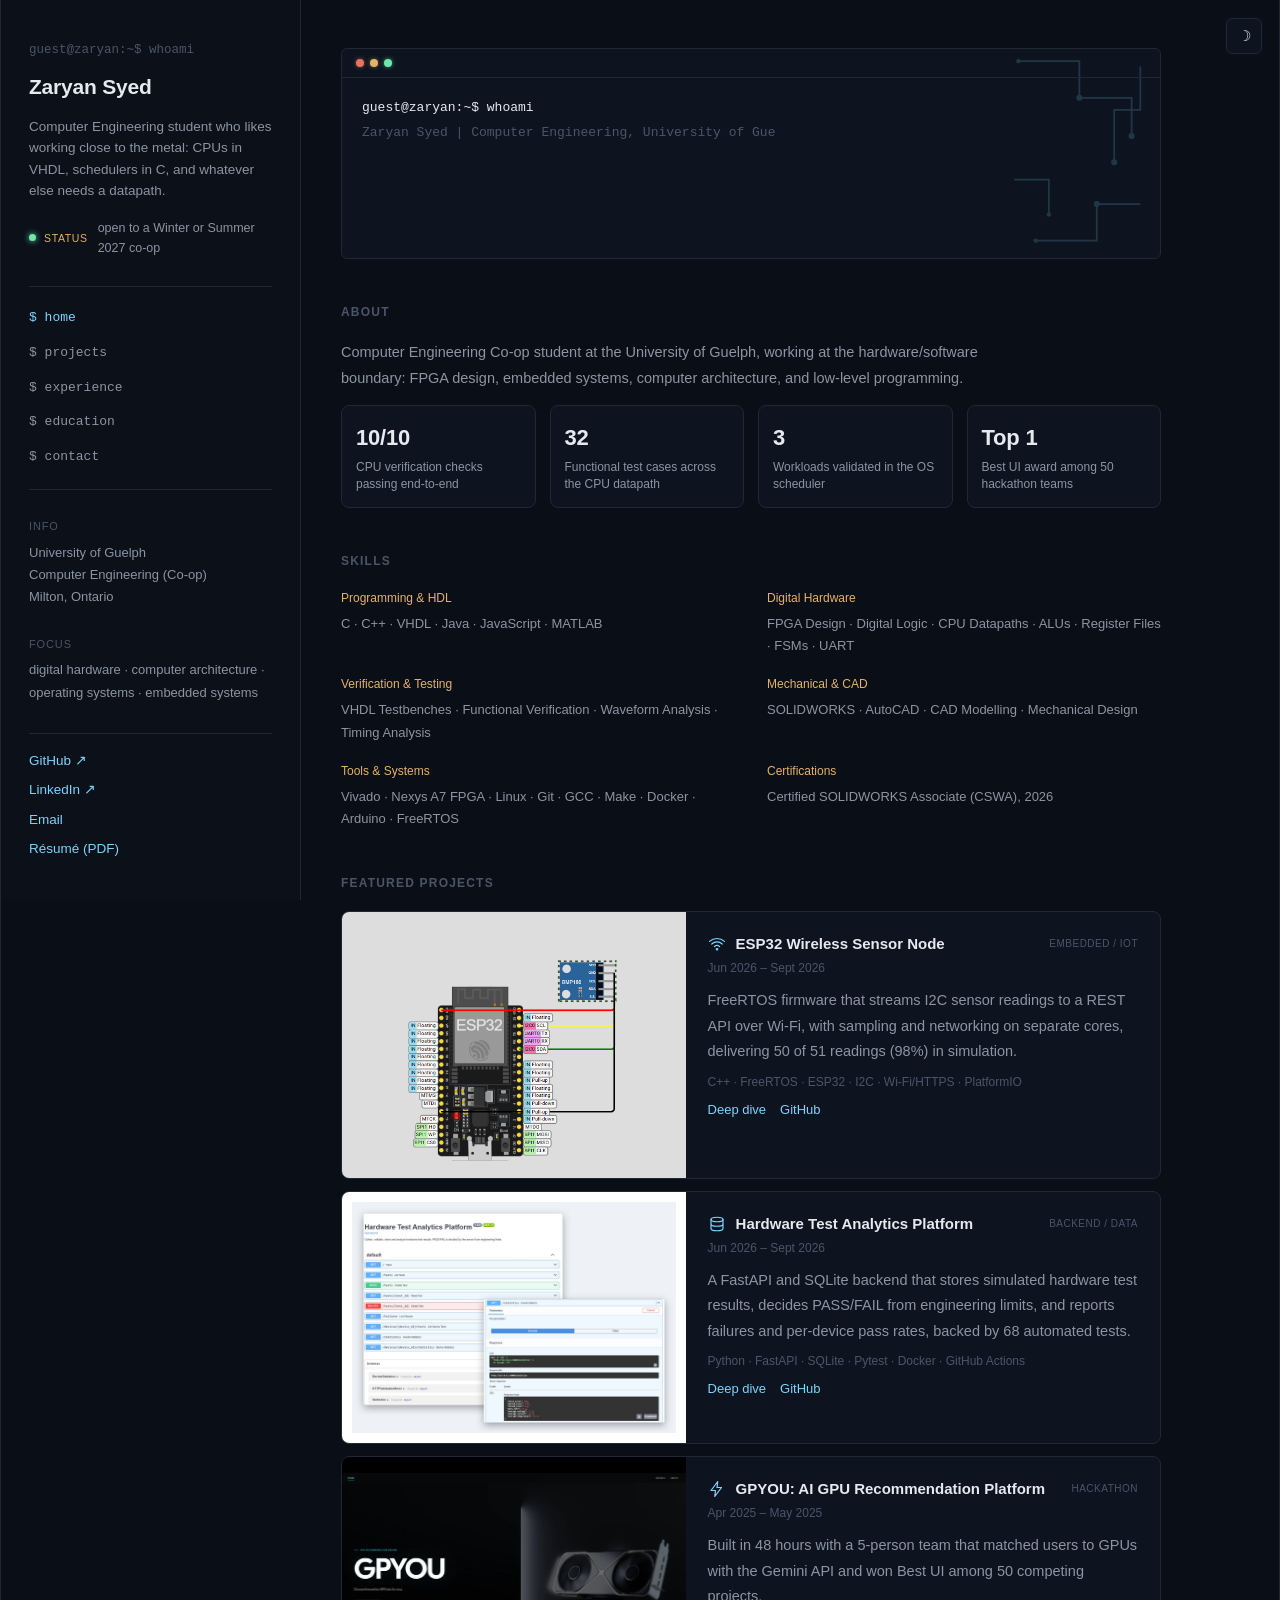
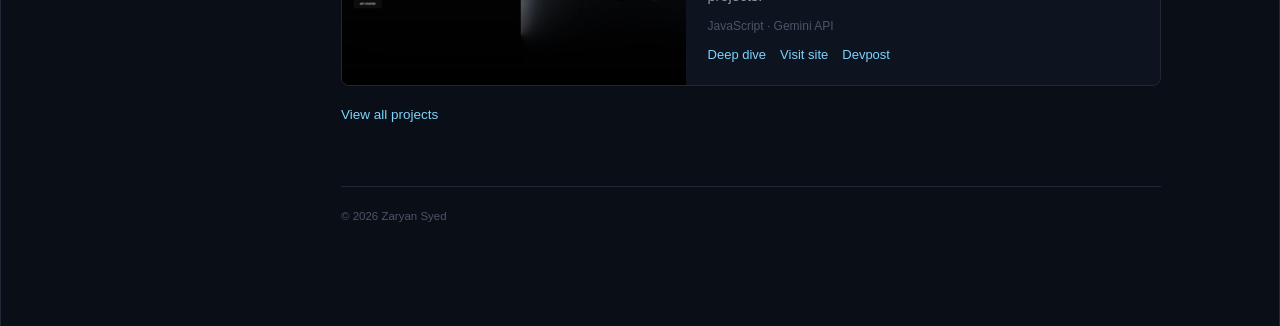
==== index.html @ e56cd8e5 "Add Ontario Electricity Demand Forecaster project" ====
<!DOCTYPE html>
<html lang="en">
<head>
<meta charset="UTF-8">
<meta name="viewport" content="width=device-width, initial-scale=1.0">
<title>Zaryan Syed | Computer Engineering</title>
<link rel="stylesheet" href="style.css">
</head>
<body>

<canvas id="stars"></canvas>
<button class="theme-toggle" id="themeToggle" aria-label="Switch to light mode">&#9789;</button>

<div class="modal-overlay" id="modalOverlay">
  <div class="modal-panel" role="dialog" aria-modal="true" aria-labelledby="modalTitle">
    <button class="modal-close" id="modalClose" aria-label="Close">×</button>
    <h3 id="modalTitle"></h3>
    <div class="modal-tag" id="modalTag"></div>
    <div id="modalBody"></div>
    <div class="modal-links" id="modalLinks"></div>
  </div>
</div>

<div class="lightbox-overlay" id="lightboxOverlay" role="dialog" aria-modal="true">
  <button class="lightbox-close" id="lightboxClose" aria-label="Close">×</button>
  <img id="lightboxImg" src="" alt="">
</div>

<div class="app">

  <aside class="sidebar" id="sidebar">
    <div class="brand">
      <div class="prompt">guest@zaryan:~$ whoami</div>
      <h1>Zaryan Syed</h1>
      <p class="tagline">Computer Engineering student who likes working close to the metal: CPUs in VHDL, schedulers in C, and whatever else needs a datapath.</p>
      <div class="status"><span class="dot"></span><span class="status-label">STATUS</span> open to a Winter or Summer 2027 co-op</div>
    </div>

    <button class="menu-toggle" id="menuToggle" aria-expanded="false">menu ▾</button>

    <nav class="nav">
      <a href="#home" data-route="home">$ home</a>
      <a href="#projects" data-route="projects">$ projects</a>
      <a href="#experience" data-route="experience">$ experience</a>
      <a href="#education" data-route="education">$ education</a>
      <a href="#contact" data-route="contact">$ contact</a>
    </nav>

    <div class="side-block">
      <div class="side-label">Info</div>
      <div class="side-body">University of Guelph<br>Computer Engineering (Co-op)<br>Milton, Ontario</div>
    </div>

    <div class="side-block">
      <div class="side-label">Focus</div>
      <div class="side-body">digital hardware · computer architecture · operating systems · embedded systems</div>
    </div>

    <div class="side-links">
      <a href="https://github.com/syedzar" target="_blank" rel="noopener">GitHub ↗</a>
      <a href="https://www.linkedin.com/in/zaryan-syed-1625b4202/" target="_blank" rel="noopener">LinkedIn ↗</a>
      <a href="mailto:zaryan@uoguelph.ca">Email</a>
      <a href="assets/resume/Zaryan_Syed_Resume.pdf" download="Zaryan_Syed_Resume.pdf" class="resume-download">Résumé (PDF)</a>
    </div>
  </aside>

  <main class="content">
    <div class="content-inner">

      <!-- HOME -->
      <section id="home" class="page active">
        <div class="terminal-hero">
          <div class="circuit-deco" aria-hidden="true">
            <svg viewBox="0 0 170 240" fill="none" xmlns="http://www.w3.org/2000/svg">
              <path d="M20 14 H90 V56 H150 V100" stroke="currentColor" stroke-width="2"/>
              <circle cx="90" cy="56" r="3.5" fill="currentColor"/>
              <circle cx="150" cy="100" r="3.5" fill="currentColor"/>
              <circle cx="20" cy="14" r="2.5" fill="currentColor"/>
              <path d="M40 220 H110 V178 H160" stroke="currentColor" stroke-width="2"/>
              <circle cx="110" cy="178" r="3.5" fill="currentColor"/>
              <circle cx="40" cy="220" r="2.5" fill="currentColor"/>
              <path d="M160 20 V70 H130 V130" stroke="currentColor" stroke-width="2"/>
              <circle cx="130" cy="130" r="3.5" fill="currentColor"/>
              <path d="M15 150 H55 V190" stroke="currentColor" stroke-width="2"/>
              <circle cx="55" cy="190" r="2.5" fill="currentColor"/>
            </svg>
          </div>
          <div class="terminal-bar"><span></span><span></span><span></span></div>
          <pre class="terminal-body" id="bootSeq"></pre>
        </div>

        <h2>About</h2>
        <p>Computer Engineering Co-op student at the University of Guelph, working at the hardware/software boundary: FPGA design, embedded systems, computer architecture, and low-level programming.</p>
        <div class="stat-row">
          <div class="stat"><div class="stat-num">10/10</div><div class="stat-label">CPU verification checks passing end-to-end</div></div>
          <div class="stat"><div class="stat-num">32</div><div class="stat-label">Functional test cases across the CPU datapath</div></div>
          <div class="stat"><div class="stat-num">3</div><div class="stat-label">Workloads validated in the OS scheduler</div></div>
          <div class="stat"><div class="stat-num">Top 1</div><div class="stat-label">Best UI award among 50 hackathon teams</div></div>
        </div>

        <h2>Skills</h2>
        <div class="skill-grid">
          <div class="skill-cat">
            <div class="cat-label">Programming &amp; HDL</div>
            <div class="cat-items">C · C++ · VHDL · Java · JavaScript · MATLAB</div>
          </div>
          <div class="skill-cat">
            <div class="cat-label">Digital Hardware</div>
            <div class="cat-items">FPGA Design · Digital Logic · CPU Datapaths · ALUs · Register Files · FSMs · UART</div>
          </div>
          <div class="skill-cat">
            <div class="cat-label">Verification &amp; Testing</div>
            <div class="cat-items">VHDL Testbenches · Functional Verification · Waveform Analysis · Timing Analysis</div>
          </div>
          <div class="skill-cat">
            <div class="cat-label">Mechanical &amp; CAD</div>
            <div class="cat-items">SOLIDWORKS · AutoCAD · CAD Modelling · Mechanical Design</div>
          </div>
          <div class="skill-cat">
            <div class="cat-label">Tools &amp; Systems</div>
            <div class="cat-items">Vivado · Nexys A7 FPGA · Linux · Git · GCC · Make · Docker · Arduino · FreeRTOS</div>
          </div>
          <div class="skill-cat">
            <div class="cat-label">Certifications</div>
            <div class="cat-items">Certified SOLIDWORKS Associate (CSWA), 2026</div>
          </div>
        </div>

        <h2>Featured projects</h2>
        <div class="project-cards">

          <div class="project-card">
            <div class="pc-media"><img src="assets/images/esp32-node-circuit.png" alt="ESP32 wired to a BMP180 sensor over I2C in the Wokwi simulator"></div>
            <div class="pc-body">
              <div class="project-head">
                <div class="project-head-left"><span class="cat-icon"><svg viewBox="0 0 24 24" fill="none" stroke="currentColor" stroke-width="1.6" stroke-linecap="round" stroke-linejoin="round"><path d="M2 8.5a15 15 0 0 1 20 0M5 12a10 10 0 0 1 14 0M8.5 15.5a5 5 0 0 1 7 0"></path><circle cx="12" cy="19" r="1"></circle></svg></span><h3>ESP32 Wireless Sensor Node</h3></div>
                <span class="tag">embedded / IoT</span>
              </div>
              <div class="project-date">Jun 2026 – Sept 2026</div>
              <p>FreeRTOS firmware that streams I2C sensor readings to a REST API over Wi-Fi, with sampling and networking on separate cores, delivering 50 of 51 readings (98%) in simulation.</p>
              <div class="project-tech">C++ · FreeRTOS · ESP32 · I2C · Wi-Fi/HTTPS · PlatformIO</div>
              <div class="project-links">
                <button class="link-btn" data-deepdive="espnode">Deep dive</button>
                <a href="https://github.com/syedzar/ESP-SENSOR-NODE" target="_blank" rel="noopener">GitHub</a>
              </div>
            </div>
          </div>

          <div class="project-card">
            <div class="pc-media contain"><img src="assets/images/htap-overview.jpg" alt="Swagger UI for the Hardware Test Analytics Platform API, showing the endpoint list and the statistics response"></div>
            <div class="pc-body">
              <div class="project-head">
                <div class="project-head-left"><span class="cat-icon"><svg viewBox="0 0 24 24" fill="none" stroke="currentColor" stroke-width="1.6" stroke-linecap="round" stroke-linejoin="round"><ellipse cx="12" cy="6" rx="8" ry="3"></ellipse><path d="M4 6v6c0 1.7 3.6 3 8 3s8-1.3 8-3V6M4 12v6c0 1.7 3.6 3 8 3s8-1.3 8-3v-6"></path></svg></span><h3>Hardware Test Analytics Platform</h3></div>
                <span class="tag">backend / data</span>
              </div>
              <div class="project-date">Jun 2026 – Sept 2026</div>
              <p>A FastAPI and SQLite backend that stores simulated hardware test results, decides PASS/FAIL from engineering limits, and reports failures and per-device pass rates, backed by 68 automated tests.</p>
              <div class="project-tech">Python · FastAPI · SQLite · Pytest · Docker · GitHub Actions</div>
              <div class="project-links">
                <button class="link-btn" data-deepdive="htap">Deep dive</button>
                <a href="https://github.com/syedzar/Engineering-Test-Analytics-Platform" target="_blank" rel="noopener">GitHub</a>
              </div>
            </div>
          </div>

          <div class="project-card">
            <div class="pc-media fit"><img src="assets/images/gpyou.jpg" alt="GPYOU GPU recommendation platform promotional graphic"></div>
            <div class="pc-body">
              <div class="project-head">
                <div class="project-head-left"><span class="cat-icon"><svg viewBox="0 0 24 24" fill="none" stroke="currentColor" stroke-width="1.6" stroke-linecap="round" stroke-linejoin="round"><path d="M13 2 4 14h6l-1 8 9-12h-6l1-8z"></path></svg></span><h3>GPYOU: AI GPU Recommendation Platform</h3></div>
                <span class="tag">hackathon</span>
              </div>
              <div class="project-date">Apr 2025 – May 2025</div>
              <p>Built in 48 hours with a 5-person team that matched users to GPUs with the Gemini API and won Best UI among 50 competing projects.</p>
              <div class="project-tech">JavaScript · Gemini API</div>
              <div class="project-links">
                <button class="link-btn" data-deepdive="gpyou">Deep dive</button>
                <a href="https://zainswe.github.io/GPYOU/src/" target="_blank" rel="noopener">Visit site</a>
                <a href="https://devpost.com/software/gpyou" target="_blank" rel="noopener">Devpost</a>
              </div>
            </div>
          </div>

        </div>
        <a class="see-all" href="#projects" data-route="projects">View all projects</a>
      </section>

      <!-- PROJECTS -->
      <section id="projects" class="page">
        <h2>All projects</h2>
        <p>A mix of hardware, software, and mechanical work. Each one links out to more detail: GitHub where the repo is public, and a deep dive with the full story either way.</p>

        <div class="project-entry">
          <div class="pc-media contain"><img src="assets/images/ontario-demand-thumb.png" alt="Dashboard showing 3.4% average error and the model's day-ahead prediction tracking real Ontario electricity demand"></div>
          <div class="pc-body">
            <div class="project-head">
              <div class="project-head-left"><span class="cat-icon"><svg viewBox="0 0 24 24" fill="none" stroke="currentColor" stroke-width="1.6" stroke-linecap="round" stroke-linejoin="round"><path d="M3 3v18h18"></path><path d="M7 15l4-5 3 3 6-7"></path></svg></span><h3>Ontario Electricity Demand Forecaster</h3></div>
              <span class="tag">data science / ML</span>
            </div>
            <div class="project-date">Sept 2026</div>
            <p>A machine learning model that predicts Ontario's hourly electricity demand one day ahead, trained on 7 years of public grid and weather data. Tested on all of 2025, it was 3.4% off on average, with 23% smaller misses than guessing "same as yesterday".</p>
            <div class="project-tech">Python · pandas · XGBoost · scikit-learn · Streamlit · Plotly · Pytest</div>
            <div class="project-links">
              <button class="link-btn" data-deepdive="ontdemand">Deep dive</button>
              <a href="https://github.com/syedzar/Ontario-Electricity-Demand-Forecaster" target="_blank" rel="noopener">GitHub</a>
            </div>
          </div>
        </div>

        <div class="project-entry">
          <div class="pc-media"><img src="assets/images/esp32-node-circuit.png" alt="ESP32 wired to a BMP180 sensor over I2C in the Wokwi simulator"></div>
          <div class="pc-body">
            <div class="project-head">
              <div class="project-head-left"><span class="cat-icon"><svg viewBox="0 0 24 24" fill="none" stroke="currentColor" stroke-width="1.6" stroke-linecap="round" stroke-linejoin="round"><path d="M2 8.5a15 15 0 0 1 20 0M5 12a10 10 0 0 1 14 0M8.5 15.5a5 5 0 0 1 7 0"></path><circle cx="12" cy="19" r="1"></circle></svg></span><h3>ESP32 Wireless Sensor Node</h3></div>
              <span class="tag">embedded / IoT</span>
            </div>
            <div class="project-date">Jun 2026 – Sept 2026</div>
            <p>FreeRTOS firmware for an ESP32 that reads a sensor over I2C and sends each reading to a REST API over Wi-Fi, with sampling and networking split across two cores so slow uploads never delay a reading. Delivered 50 of 51 readings (98%) in a simulated run.</p>
            <div class="project-tech">C++ · FreeRTOS · ESP32 · I2C · Wi-Fi/HTTPS · PlatformIO</div>
            <div class="project-links">
              <button class="link-btn" data-deepdive="espnode">Deep dive</button>
              <a href="https://github.com/syedzar/ESP-SENSOR-NODE" target="_blank" rel="noopener">GitHub</a>
            </div>
          </div>
        </div>

        <div class="project-entry">
          <div class="pc-media contain"><img src="assets/images/htap-overview.jpg" alt="Swagger UI for the Hardware Test Analytics Platform API, showing the endpoint list and the statistics response"></div>
          <div class="pc-body">
            <div class="project-head">
              <div class="project-head-left"><span class="cat-icon"><svg viewBox="0 0 24 24" fill="none" stroke="currentColor" stroke-width="1.6" stroke-linecap="round" stroke-linejoin="round"><ellipse cx="12" cy="6" rx="8" ry="3"></ellipse><path d="M4 6v6c0 1.7 3.6 3 8 3s8-1.3 8-3V6M4 12v6c0 1.7 3.6 3 8 3s8-1.3 8-3v-6"></path></svg></span><h3>Hardware Test Analytics Platform</h3></div>
              <span class="tag">backend / data</span>
            </div>
            <div class="project-date">Jun 2026 – Sept 2026</div>
            <p>A REST API for collecting hardware test measurements, evaluating them against engineering limits, and analyzing pass rates and failures per device, with automated tests, CI, and Docker.</p>
            <div class="project-tech">Python · FastAPI · SQLite · SQL · Pytest · Docker · GitHub Actions</div>
            <div class="project-links">
              <button class="link-btn" data-deepdive="htap">Deep dive</button>
              <a href="https://github.com/syedzar/Engineering-Test-Analytics-Platform" target="_blank" rel="noopener">GitHub</a>
            </div>
          </div>
        </div>

        <div class="project-entry">
          <div class="pc-media contain"><img src="assets/images/vhdl-cpu-datapath.png" alt="Datapath block diagram of the VHDL CPU"></div>
          <div class="pc-body">
            <div class="project-head">
              <div class="project-head-left"><span class="cat-icon"><svg viewBox="0 0 24 24" fill="none" stroke="currentColor" stroke-width="1.6" stroke-linecap="round" stroke-linejoin="round"><rect x="7" y="7" width="10" height="10" rx="1"></rect><path d="M9 3v3M15 3v3M9 18v3M15 18v3M3 9h3M3 15h3M18 9h3M18 15h3"></path></svg></span><h3>VHDL CPU &amp; UART Interface</h3></div>
              <span class="tag">digital hardware</span>
            </div>
            <div class="project-date">Sept 2025 – Apr 2026</div>
            <p>A 16-bit CPU built from scratch in VHDL, extended with a UART interface so a host program can independently verify its register state.</p>
            <div class="project-tech">VHDL · Vivado · Nexys A7 FPGA · UART · C</div>
            <div class="project-links">
              <button class="link-btn" data-deepdive="vhdlcpu">Deep dive</button>
              <a href="https://github.com/syedzar/VHDL-CPU-UART-INTERFACE" target="_blank" rel="noopener">GitHub</a>
            </div>
          </div>
        </div>

        <div class="project-entry">
          <div class="pc-media"><img src="assets/images/round-robin-terminal.jpg" alt="Terminal output from the Round Robin scheduler simulation"></div>
          <div class="pc-body">
            <div class="project-head">
              <div class="project-head-left"><span class="cat-icon"><svg viewBox="0 0 24 24" fill="none" stroke="currentColor" stroke-width="1.6" stroke-linecap="round" stroke-linejoin="round"><rect x="3" y="4" width="18" height="16" rx="2"></rect><path d="M7 9l3 3-3 3M13 15h4"></path></svg></span><h3>Round Robin CPU Scheduler</h3></div>
              <span class="tag">operating systems</span>
            </div>
            <div class="project-date">Jun 2026 – Aug 2026</div>
            <p>A multithreaded Round Robin scheduler in C that models process states and preemption under a configurable time quantum.</p>
            <div class="project-tech">C · POSIX Threads · Linux · GCC · Make</div>
            <div class="project-links">
              <button class="link-btn" data-deepdive="roundrobin">Deep dive</button>
              <a href="https://github.com/syedzar/Round-Robin-CPU-Scheduler" target="_blank" rel="noopener">GitHub</a>
            </div>
          </div>
        </div>

        <div class="project-entry">
          <div class="pc-media"><img src="assets/images/rover-cad-render.jpg" alt="SOLIDWORKS isometric render of the reverse-engineered rover"></div>
          <div class="pc-body">
            <div class="project-head">
              <div class="project-head-left"><span class="cat-icon"><svg viewBox="0 0 24 24" fill="none" stroke="currentColor" stroke-width="1.6" stroke-linecap="round" stroke-linejoin="round"><circle cx="12" cy="12" r="3"></circle><path d="M12 2v3M12 19v3M4.2 4.2l2.1 2.1M17.7 17.7l2.1 2.1M2 12h3M19 12h3M4.2 19.8l2.1-2.1M17.7 6.3l2.1-2.1"></path></svg></span><h3>Reverse Engineering Rover Assembly</h3></div>
              <span class="tag">mechanical / CAD</span>
            </div>
            <div class="project-date">Jan 2025 – Apr 2025</div>
            <p>Reverse-engineered a rover assembly in SOLIDWORKS, rebuilding 15+ mechanical components from measurement and inspection.</p>
            <div class="project-tech">SOLIDWORKS · CAD Modelling</div>
            <div class="project-links">
              <button class="link-btn" data-deepdive="rover">Deep dive</button>
            </div>
          </div>
        </div>

        <div class="project-entry">
          <div class="pc-media fit"><img src="assets/images/gpyou.jpg" alt="GPYOU GPU recommendation platform promotional graphic"></div>
          <div class="pc-body">
            <div class="project-head">
              <div class="project-head-left"><span class="cat-icon"><svg viewBox="0 0 24 24" fill="none" stroke="currentColor" stroke-width="1.6" stroke-linecap="round" stroke-linejoin="round"><path d="M13 2 4 14h6l-1 8 9-12h-6l1-8z"></path></svg></span><h3>GPYOU: AI GPU Recommendation Platform</h3></div>
              <span class="tag">hackathon</span>
            </div>
            <div class="project-date">Apr 2025 – May 2025</div>
            <p>A GPU recommendation platform built in 48 hours with a 5-person team that won Best UI among 50 competing projects.</p>
            <div class="project-tech">JavaScript · Gemini API</div>
            <div class="project-links">
              <button class="link-btn" data-deepdive="gpyou">Deep dive</button>
              <a href="https://zainswe.github.io/GPYOU/src/" target="_blank" rel="noopener">Visit site</a>
              <a href="https://devpost.com/software/gpyou" target="_blank" rel="noopener">Devpost</a>
            </div>
          </div>
        </div>

        <div class="project-entry">
          <div class="pc-media contain"><img src="assets/images/uofg-logo.png" alt="University of Guelph crest"></div>
          <div class="pc-body">
            <div class="project-head">
              <div class="project-head-left"><span class="cat-icon"><svg viewBox="0 0 24 24" fill="none" stroke="currentColor" stroke-width="1.6" stroke-linecap="round" stroke-linejoin="round"><rect x="3" y="4" width="18" height="16" rx="2"></rect><path d="M3 9h18"></path></svg></span><h3>University Student Management System</h3></div>
              <span class="tag">software</span>
            </div>
            <div class="project-date">Jan 2025 – Apr 2025</div>
            <p>A JavaFX desktop app simulating a university management system, with separate user and administrator workflows.</p>
            <div class="project-tech">Java · JavaFX · FXML · OOP</div>
            <div class="project-links">
              <button class="link-btn" data-deepdive="uofgmgmt">Deep dive</button>
              <a href="https://github.com/syedzar/UofG-Management-System" target="_blank" rel="noopener">GitHub</a>
            </div>
          </div>
        </div>

        <div class="project-entry">
          <div class="pc-media"><img src="assets/images/mobility-prototype.jpg" alt="Completed mobility prototype robot on a table"></div>
          <div class="pc-body">
            <div class="project-head">
              <div class="project-head-left"><span class="cat-icon"><svg viewBox="0 0 24 24" fill="none" stroke="currentColor" stroke-width="1.6" stroke-linecap="round" stroke-linejoin="round"><rect x="5" y="9" width="14" height="10" rx="2"></rect><path d="M12 9V5M9 5h6M9 13h.01M15 13h.01M8 19v2M16 19v2"></path></svg></span><h3>Sensor-Guided Electromechanical Mobility Prototype</h3></div>
              <span class="tag">robotics / embedded</span>
            </div>
            <div class="project-date">Sept 2024 – Dec 2024</div>
            <p>A three-wheeled mobility platform with a mechanical launcher, built with a 5-person team and tuned through a full center-of-mass and life-cycle analysis.</p>
            <div class="project-tech">C++ · Arduino · Sensor Integration</div>
            <div class="project-links">
              <button class="link-btn" data-deepdive="teddybear">Deep dive</button>
            </div>
          </div>
        </div>

      </section>

      <!-- EXPERIENCE -->
      <section id="experience" class="page">
        <h2>Experience</h2>

        <div class="exp-entry">
          <div class="exp-head">
            <div class="exp-head-left"><span class="cat-icon"><svg viewBox="0 0 24 24" fill="none" stroke="currentColor" stroke-width="1.6" stroke-linecap="round" stroke-linejoin="round"><rect x="3" y="7" width="18" height="13" rx="2"></rect><path d="M8 7V5a2 2 0 0 1 2-2h4a2 2 0 0 1 2 2v2M3 12h18"></path></svg></span><h3>Tim Hortons</h3></div>
            <span class="exp-role">Team Member</span>
          </div>
          <div class="exp-date">Nov 2022 – Present · Milton, ON</div>
          <ul>
            <li>Collaborate in teams of 10–12 employees to prioritize tasks and resolve operational issues in a high-volume environment.</li>
            <li>Support customer service, order preparation, cash handling, inventory, and sanitation across multiple workstations.</li>
          </ul>
        </div>

        <div class="exp-entry">
          <div class="exp-head">
            <div class="exp-head-left"><span class="cat-icon"><svg viewBox="0 0 24 24" fill="none" stroke="currentColor" stroke-width="1.6" stroke-linecap="round" stroke-linejoin="round"><rect x="3" y="7" width="18" height="13" rx="2"></rect><path d="M8 7V5a2 2 0 0 1 2-2h4a2 2 0 0 1 2 2v2M3 12h18"></path></svg></span><h3>ASW Works</h3></div>
            <span class="exp-role">Construction Assistant</span>
          </div>
          <div class="exp-date">Apr 2025 – Sept 2025 · Milton, ON</div>
          <ul>
            <li>Supported crews of up to 4 across 3–5 residential renovation projects, adapting installations to changing site requirements.</li>
            <li>Performed precision measurement, framing, drywall, flooring, and material preparation using 10+ hand and power tools.</li>
          </ul>
        </div>

        <div class="exp-entry">
          <div class="exp-head">
            <div class="exp-head-left"><span class="cat-icon"><svg viewBox="0 0 24 24" fill="none" stroke="currentColor" stroke-width="1.6" stroke-linecap="round" stroke-linejoin="round"><rect x="3" y="7" width="18" height="13" rx="2"></rect><path d="M8 7V5a2 2 0 0 1 2-2h4a2 2 0 0 1 2 2v2M3 12h18"></path></svg></span><h3>Students for Herd Immunity</h3></div>
            <span class="exp-role">Health Representative</span>
          </div>
          <div class="exp-date">~1 month</div>
          <ul>
            <li>Ran community health workshops as part of a student-led public health initiative.</li>
          </ul>
        </div>
      </section>

      <!-- EDUCATION -->
      <section id="education" class="page">
        <h2>Education</h2>

        <div class="edu-entry">
          <div class="exp-head">
            <div class="exp-head-left"><span class="cat-icon"><svg viewBox="0 0 24 24" fill="none" stroke="currentColor" stroke-width="1.6" stroke-linecap="round" stroke-linejoin="round"><path d="M2 9 12 4l10 5-10 5-10-5z"></path><path d="M6 11v5c0 1.5 3 3 6 3s6-1.5 6-3v-5"></path></svg></span><h3>University of Guelph</h3></div>
          </div>
          <div class="exp-role">Bachelor of Engineering, Computer Engineering (Co-op)</div>
          <div class="exp-date">Sept 2024 – Apr 2029 · Guelph, ON</div>
        </div>

        <div class="edu-entry">
          <div class="side-label">Relevant coursework</div>
          <div class="side-body" style="margin-top:8px; line-height:1.9;">Computer Organization · Digital Systems · Embedded Systems · Microcomputer Interfacing · Signal Processing · Electronic Devices · Operating Systems · Large-Scale Software Architecture</div>
        </div>

        <div class="edu-entry">
          <div class="exp-head">
            <div class="exp-head-left"><span class="cat-icon"><svg viewBox="0 0 24 24" fill="none" stroke="currentColor" stroke-width="1.6" stroke-linecap="round" stroke-linejoin="round"><circle cx="12" cy="8" r="5"></circle><path d="M8.5 12.5 7 21l5-3 5 3-1.5-8.5"></path></svg></span><h3>Certified SOLIDWORKS Associate (CSWA)</h3></div>
          </div>
          <div class="exp-date">Issued April 2026</div>
        </div>
      </section>

      <!-- CONTACT -->
      <section id="contact" class="page">
        <h2>Contact</h2>
        <p>Best reached by email. Happy to talk about co-op opportunities, or any of the projects above.</p>
        <div class="contact-links">
          <a href="mailto:zaryan@uoguelph.ca">zaryan@uoguelph.ca</a>
          <a href="https://github.com/syedzar" target="_blank" rel="noopener">github.com/syedzar</a>
          <a href="https://www.linkedin.com/in/zaryan-syed-1625b4202/" target="_blank" rel="noopener">linkedin.com/in/zaryan-syed-1625b4202</a>
          <a href="assets/resume/Zaryan_Syed_Resume.pdf" download="Zaryan_Syed_Resume.pdf" class="resume-download">Download résumé (PDF)</a>
        </div>
      </section>

      <div class="content-footer">© 2026 Zaryan Syed</div>

    </div>
  </main>

</div>

<script src="script.js"></script>

</body>
</html>
---- style.css ----
:root{
  --bg: #0a0e16;
  --panel: #0d1420;
  --border: #1e2836;
  --text: #e6eaf0;
  --muted: #8b95a3;
  --faint: #4b5568;
  --accent: #7dd3fc;
  --accent-dim: #3d5566;
  --warm: #e3b366;
  --sidebar-bg: rgba(13,20,32,0.4);
  --term-accent: #6ee7a8;
}

html.light{
  --bg: #f4f6f9;
  --panel: #ffffff;
  --border: #d7dde5;
  --text: #1a222c;
  --muted: #4a5563;
  --faint: #6b7684;
  --accent: #0e7c99;
  --accent-dim: #a9c6d1;
  --warm: #9c6209;
  --sidebar-bg: rgba(255,255,255,0.55);
  --term-accent: #0a8a52;
}

html.light body{ -webkit-font-smoothing: auto; }
html.light .modal-media img,
html.light .modal-media video{ background: #eef1f4; }

.theme-toggle{
  position: fixed;
  top: 18px;
  right: 18px;
  z-index: 30;
  width: 36px;
  height: 36px;
  display: flex;
  align-items: center;
  justify-content: center;
  background: var(--panel);
  border: 1px solid var(--border);
  color: var(--text);
  border-radius: 6px;
  cursor: pointer;
  font-size: 15px;
  font-family: inherit;
}
.theme-toggle:hover{ border-color: var(--accent); }

*{ box-sizing: border-box; }

html{ scroll-behavior: smooth; }

body{
  margin:0;
  background:var(--bg);
  color:var(--text);
  font-family: -apple-system, BlinkMacSystemFont, "Segoe UI", Roboto, Helvetica, Arial, sans-serif;
  font-size: 15px;
  line-height: 1.6;
  -webkit-font-smoothing: antialiased;
}

.mono{
  font-family: ui-monospace, "SF Mono", "JetBrains Mono", Menlo, Consolas, "Liberation Mono", monospace;
}

a{ color: var(--accent); text-decoration:none; }
a:hover{ text-decoration: underline; }
a:focus-visible, button:focus-visible{
  outline: 2px solid var(--accent);
  outline-offset: 3px;
}

#stars{
  position: fixed;
  inset: 0;
  z-index: 0;
  pointer-events: none;
  transition: opacity 0.3s ease;
}

.app{
  position: relative;
  z-index: 1;
  display: grid;
  grid-template-columns: 300px 1fr;
  min-height: 100vh;
  max-width: 1360px;
  margin: 0 auto;
  border-left: 1px solid var(--border);
  border-right: 1px solid var(--border);
  background: var(--bg);
}

/* ---------- Sidebar ---------- */

.sidebar{
  position: sticky;
  top: 0;
  height: 100vh;
  overflow-y: auto;
  padding: 40px 28px;
  border-right: 1px solid var(--border);
  background: var(--sidebar-bg);
  display:flex;
  flex-direction:column;
  gap: 28px;
}

.brand .prompt{
  color: var(--faint);
  font-family: ui-monospace, "SF Mono", "JetBrains Mono", Menlo, Consolas, "Liberation Mono", monospace;
  font-size: 12.5px;
  margin-bottom: 10px;
}

.brand h1{
  font-size: 21px;
  margin: 0 0 12px 0;
  font-weight: 700;
  letter-spacing: -0.01em;
}

.brand .tagline{
  color: var(--muted);
  font-size: 13.5px;
  line-height: 1.6;
  margin: 0 0 16px 0;
}

.status{
  display:flex;
  align-items:center;
  gap:8px;
  font-size: 12.5px;
  color: var(--muted);
}

.status .dot{
  width:7px; height:7px;
  border-radius:50%;
  background: #6ee7a8;
  box-shadow: 0 0 6px #6ee7a8;
  flex-shrink:0;
}

.status-label{
  color: var(--warm);
  font-size: 10.5px;
  letter-spacing: 0.06em;
  margin-right: 2px;
}

.nav{
  display:flex;
  flex-direction:column;
  gap: 4px;
  border-top: 1px solid var(--border);
  border-bottom: 1px solid var(--border);
  padding: 16px 0;
}

.nav a{
  color: var(--muted);
  padding: 5px 0;
  font-family: ui-monospace, "SF Mono", "JetBrains Mono", Menlo, Consolas, "Liberation Mono", monospace;
  font-size: 13px;
}

.nav a:hover{ color: var(--text); text-decoration:none; }

.nav a.active{
  color: var(--accent);
}

.side-block .side-label{
  font-size: 11px;
  letter-spacing: 0.08em;
  color: var(--faint);
  margin-bottom: 6px;
  text-transform: uppercase;
}

.side-block .side-body{
  color: var(--muted);
  font-size: 13px;
  line-height: 1.7;
}

.side-links{
  margin-top: auto;
  display:flex;
  flex-direction:column;
  gap: 8px;
  padding-top: 16px;
  border-top: 1px solid var(--border);
  font-size: 13.5px;
}

.menu-toggle{ display:none; }

/* ---------- Main content ---------- */

.content{
  padding: 48px 40px 100px;
  min-width: 0;
}

.content-inner{
  max-width: 820px;
}

.content p{
  max-width: 640px;
}

.page{ display:none; }
.page.active{
  display:block;
  animation: fadeIn 0.35s ease both;
}

@keyframes fadeIn{
  from{ opacity:0; transform: translateY(6px); }
  to{ opacity:1; transform: translateY(0); }
}

h2{
  font-size: 12px;
  letter-spacing: 0.1em;
  text-transform: uppercase;
  color: var(--faint);
  margin: 44px 0 18px 0;
  font-weight: 600;
}

h2:first-child{ margin-top: 0; }

.content p{
  color: var(--muted);
  font-size: 14.5px;
  line-height: 1.75;
  margin: 0 0 14px 0;
}

/* ---------- Terminal hero ---------- */

.terminal-hero{
  background: var(--panel);
  border: 1px solid var(--border);
  border-radius: 6px;
  overflow: hidden;
  margin-bottom: 8px;
  position: relative;
}

.circuit-deco{
  position: absolute;
  top: 0;
  right: 0;
  width: 170px;
  height: 100%;
  color: var(--accent);
  opacity: 0.18;
  pointer-events: none;
}
.circuit-deco svg{ display:block; width:100%; height:100%; }
html.light .circuit-deco{ opacity: 0.09; }

.terminal-bar{
  display:flex;
  gap:6px;
  padding: 10px 14px;
  border-bottom: 1px solid var(--border);
  position: relative;
  z-index: 1;
}

.terminal-bar span{
  width:8px; height:8px; border-radius:50%;
  background: #3a4655;
}
.terminal-bar span:nth-child(1){ background:#e5735f; box-shadow: 0 0 4px rgba(229,115,95,0.6); }
.terminal-bar span:nth-child(2){ background:#e3b366; box-shadow: 0 0 4px rgba(227,179,102,0.5); }
.terminal-bar span:nth-child(3){ background:#6ee7a8; box-shadow: 0 0 4px rgba(110,231,168,0.6); }
html.light .terminal-bar span{ box-shadow: none; }

.terminal-body{
  margin:0;
  padding: 18px 20px 22px;
  font-family: ui-monospace, "SF Mono", "JetBrains Mono", Menlo, Consolas, "Liberation Mono", monospace;
  font-size: 13px;
  line-height: 1.9;
  white-space: pre-wrap;
  word-break: break-word;
  min-height: 180px;
}

.tl-dim{ color: var(--faint); }
.tl-accent{ color: var(--term-accent); }
.tl-cursor{
  display:inline-block;
  width: 7px; height: 14px;
  background: var(--accent);
  margin-left: 2px;
  vertical-align: -2px;
  animation: blink 1s steps(1) infinite;
}
@media (prefers-reduced-motion: reduce){
  .tl-cursor{ animation: none; opacity:1; }
  .page.active{ animation: none; }
}
@keyframes blink{ 50%{ opacity:0; } }

/* ---------- About stats ---------- */

.stat-row{
  display: grid;
  grid-template-columns: repeat(4, 1fr);
  gap: 14px;
  margin: 6px 0 8px 0;
}
.stat{
  padding: 14px 14px;
  background: var(--panel);
  border: 1px solid var(--border);
  border-radius: 8px;
}
.stat-num{
  font-size: 22px;
  font-weight: 700;
  color: var(--text);
  letter-spacing: -0.01em;
}
.stat-label{
  margin-top: 4px;
  font-size: 12px;
  color: var(--muted);
  line-height: 1.4;
}
@media (max-width: 700px){
  .stat-row{ grid-template-columns: repeat(2, 1fr); }
}

/* ---------- Skills ---------- */

.skill-grid{
  display:grid;
  grid-template-columns: 1fr 1fr;
  gap: 18px 32px;
}

.skill-cat .cat-label{
  font-size: 12px;
  color: var(--warm);
  margin-bottom: 5px;
}

.skill-cat .cat-items{
  color: var(--muted);
  font-size: 13px;
  line-height: 1.7;
}

/* ---------- Project cards (featured) ---------- */

.project-cards{
  display:flex;
  flex-direction:column;
  gap: 12px;
}

.project-card{
  background: var(--panel);
  border: 1px solid var(--border);
  border-radius: 8px;
  overflow: hidden;
  display: flex;
  flex-direction: row;
}

.project-card .pc-media{
  flex: 0 0 42%;
  min-height: 100%;
  background: #000;
  overflow: hidden;
  position: relative;
  cursor: zoom-in;
}
.project-card .pc-media img{
  display: block;
  width: 100%;
  height: 100%;
  object-fit: cover;
  min-height: 180px;
  transition: transform 0.3s ease;
}
.project-card .pc-media:hover img{ transform: scale(1.06); }
.project-card .pc-media.contain{ background: #fff; }
.project-card .pc-media.contain img{ object-fit: contain; padding: 10px; }
.project-card .pc-media::after{
  content: '';
  position: absolute;
  top: 10px; right: 10px;
  width: 26px; height: 26px;
  border-radius: 50%;
  background: rgba(0,0,0,0.55);
  background-image: url("data:image/svg+xml,%3Csvg xmlns='http://www.w3.org/2000/svg' viewBox='0 0 24 24' fill='none' stroke='%23fff' stroke-width='2' stroke-linecap='round' stroke-linejoin='round'%3E%3Ccircle cx='11' cy='11' r='7'%3E%3C/circle%3E%3Cline x1='21' y1='21' x2='16.65' y2='16.65'%3E%3C/line%3E%3Cline x1='11' y1='8' x2='11' y2='14'%3E%3C/line%3E%3Cline x1='8' y1='11' x2='14' y2='11'%3E%3C/line%3E%3C/svg%3E");
  background-repeat: no-repeat;
  background-position: center;
  background-size: 15px;
  opacity: 0;
  transition: opacity 0.2s ease;
  pointer-events: none;
}
.project-card .pc-media:hover::after{ opacity: 1; }
.project-card .pc-body{
  flex: 1 1 auto;
  padding: 20px 22px;
  min-width: 0;
  display: flex;
  flex-direction: column;
}

.project-head{
  display:flex;
  align-items:center;
  justify-content:space-between;
  gap: 12px;
  flex-wrap: wrap;
}

.project-head-left{
  display:flex;
  align-items:center;
  gap: 10px;
  min-width: 0;
}

.cat-icon{
  flex-shrink: 0;
  width: 18px;
  height: 18px;
  color: var(--accent);
}

.cat-icon svg{ display:block; width:100%; height:100%; }

.project-head h3{
  font-size: 15px;
  margin: 0;
  color: var(--text);
  font-weight: 600;
}

.tag{
  font-size: 10px;
  letter-spacing: 0.05em;
  text-transform: uppercase;
  color: var(--faint);
  white-space: nowrap;
}

.project-date{
  color: var(--faint);
  font-size: 12px;
  margin-top: 3px;
}

.project-card p, .project-entry p{
  margin: 10px 0 8px 0;
}

.project-tech{
  color: var(--faint);
  font-size: 12px;
}

.project-links{
  margin-top: 8px;
  font-size: 13px;
  display:flex;
  gap: 14px;
  flex-wrap: wrap;
  align-items: center;
}

.link-btn{
  background:none;
  border:none;
  padding:0;
  font: inherit;
  color: var(--accent);
  cursor: pointer;
}
.link-btn:hover{ text-decoration: underline; }

.see-all{
  display:inline-block;
  margin-top: 18px;
  font-size: 13.5px;
}

/* ---------- Full project / experience / education entries ---------- */

.project-entry{
  background: var(--panel);
  border: 1px solid var(--border);
  border-radius: 8px;
  overflow: hidden;
  margin-bottom: 14px;
  display: flex;
  flex-direction: row;
}
.project-entry .pc-media{
  flex: 0 0 40%;
  background: #000;
  overflow: hidden;
  position: relative;
  cursor: zoom-in;
}
.project-entry .pc-media img{
  display: block;
  width: 100%;
  height: 100%;
  object-fit: cover;
  min-height: 200px;
  transition: transform 0.3s ease;
}
.project-entry .pc-media:hover img{ transform: scale(1.06); }
.project-entry .pc-media.contain{ background: #fff; }
.project-entry .pc-media.contain img{ object-fit: contain; padding: 14px; }
.project-card .pc-media.fit img, .project-entry .pc-media.fit img{ object-fit: contain; padding: 0; }
.project-entry .pc-media::after{
  content: '';
  position: absolute;
  top: 10px; right: 10px;
  width: 26px; height: 26px;
  border-radius: 50%;
  background: rgba(0,0,0,0.55);
  background-image: url("data:image/svg+xml,%3Csvg xmlns='http://www.w3.org/2000/svg' viewBox='0 0 24 24' fill='none' stroke='%23fff' stroke-width='2' stroke-linecap='round' stroke-linejoin='round'%3E%3Ccircle cx='11' cy='11' r='7'%3E%3C/circle%3E%3Cline x1='21' y1='21' x2='16.65' y2='16.65'%3E%3C/line%3E%3Cline x1='11' y1='8' x2='11' y2='14'%3E%3C/line%3E%3Cline x1='8' y1='11' x2='14' y2='11'%3E%3C/line%3E%3C/svg%3E");
  background-repeat: no-repeat;
  background-position: center;
  background-size: 15px;
  opacity: 0;
  transition: opacity 0.2s ease;
  pointer-events: none;
}
.project-entry .pc-media:hover::after{ opacity: 1; }
.project-entry .pc-body{
  flex: 1 1 auto;
  padding: 22px 24px;
  min-width: 0;
  display: flex;
  flex-direction: column;
}
.project-entry:last-child{ margin-bottom: 0; }

.exp-entry, .edu-entry{
  padding: 20px 22px;
  margin-bottom: 12px;
  background: var(--panel);
  border: 1px solid var(--border);
  border-left: 2px solid var(--accent);
  border-radius: 6px;
}
.exp-entry:last-child, .edu-entry:last-child{
  margin-bottom: 0;
}

.exp-head{
  display:flex;
  align-items:center;
  gap: 10px;
  flex-wrap: wrap;
}

.exp-head-left{
  display:flex;
  align-items:center;
  gap: 10px;
  min-width: 0;
}

.exp-head h3{
  font-size: 15px;
  margin:0;
  color: var(--text);
}

.exp-role{
  color: var(--warm);
  font-size: 12.5px;
}

.exp-date{
  color: var(--faint);
  font-size: 12px;
  margin-top: 4px;
}

.exp-entry ul{
  margin: 12px 0 0 0;
  padding-left: 18px;
  color: var(--muted);
  font-size: 13.5px;
  line-height: 1.75;
}

.exp-entry li{ margin-bottom: 6px; }

/* ---------- Contact ---------- */

.contact-links{
  display:flex;
  flex-direction:column;
  gap: 10px;
  font-size: 14.5px;
  margin-top: 8px;
}

/* ---------- Footer ---------- */

.content-footer{
  margin-top: 60px;
  padding-top: 20px;
  border-top: 1px solid var(--border);
  color: var(--faint);
  font-size: 11.5px;
}

/* ---------- Deep dive modal ---------- */

.modal-overlay{
  position: fixed;
  inset: 0;
  background: rgba(4,7,12,0.72);
  display: none;
  align-items: flex-start;
  justify-content: center;
  padding: 60px 20px;
  z-index: 50;
  overflow-y: auto;
}
.modal-overlay.open{ display:flex; }

.modal-panel{
  background: var(--panel);
  border: 1px solid var(--border);
  border-radius: 6px;
  max-width: 660px;
  width: 100%;
  padding: 28px 30px 30px;
  position: relative;
  animation: fadeIn 0.25s ease both;
}

.modal-close{
  position: absolute;
  top: 14px;
  right: 16px;
  background: none;
  border: none;
  color: var(--muted);
  font-family: inherit;
  font-size: 20px;
  cursor: pointer;
  line-height: 1;
  padding: 4px 6px;
}
.modal-close:hover{ color: var(--text); }

.modal-panel h3{
  font-size: 17px;
  margin: 0;
  padding-right: 26px;
  color: var(--text);
}

.modal-tag{
  color: var(--warm);
  font-size: 11px;
  letter-spacing: 0.06em;
  text-transform: uppercase;
  margin-top: 6px;
}

.modal-section{
  margin-top: 20px;
}

.modal-section .side-label{ margin-bottom: 6px; }

.modal-section p{
  color: var(--muted);
  font-size: 13.5px;
  line-height: 1.75;
  margin: 0;
}

.modal-links{
  margin-top: 22px;
  padding-top: 16px;
  border-top: 1px solid var(--border);
  display: flex;
  gap: 16px;
  flex-wrap: wrap;
  font-size: 13.5px;
}

.modal-media{
  margin: 20px 0 0 0;
}

.modal-media img,
.modal-media video{
  display: block;
  width: 100%;
  border-radius: 4px;
  border: 1px solid var(--border);
  background: #000;
}

.modal-media figcaption{
  margin-top: 6px;
  font-size: 11.5px;
  color: var(--faint);
}

.media-download{
  display: inline-block;
  margin-top: 8px;
  font-size: 12px;
  color: var(--accent);
}

/* ---------- Image lightbox ---------- */

.lightbox-overlay{
  position: fixed;
  inset: 0;
  background: rgba(4,7,12,0.88);
  display: none;
  align-items: center;
  justify-content: center;
  padding: 40px;
  z-index: 60;
  cursor: zoom-out;
}
.lightbox-overlay.open{ display:flex; }
.lightbox-overlay img{
  display: block;
  max-width: 92vw;
  max-height: 88vh;
  object-fit: contain;
  border-radius: 4px;
  box-shadow: 0 10px 40px rgba(0,0,0,0.5);
  cursor: default;
}
.lightbox-close{
  position: fixed;
  top: 18px;
  right: 18px;
  background: rgba(20,26,36,0.8);
  border: 1px solid rgba(255,255,255,0.2);
  color: #fff;
  font-size: 20px;
  width: 36px;
  height: 36px;
  border-radius: 6px;
  cursor: pointer;
  line-height: 1;
}

/* ---------- Mobile ---------- */

@media (max-width: 860px){
  .app{ grid-template-columns: 1fr; }

  .sidebar{
    position: relative;
    height: auto;
    top: auto;
    padding: 20px 24px;
    border-right: none;
    border-bottom: 1px solid var(--border);
  }

  .sidebar .nav,
  .sidebar .side-block,
  .sidebar .side-links{
    display:none;
  }

  .sidebar.open .nav,
  .sidebar.open .side-block,
  .sidebar.open .side-links{
    display:flex;
  }
  .sidebar.open .side-block{ display:block; }

  .menu-toggle{
    display:inline-block;
    background:none;
    border: 1px solid var(--border);
    color: var(--muted);
    font-family: inherit;
    font-size: 12px;
    padding: 6px 10px;
    border-radius: 4px;
    cursor:pointer;
    align-self: flex-start;
    margin-top: 4px;
  }

  .content{ padding: 32px 22px 80px; }

  .skill-grid{ grid-template-columns: 1fr; }

  .project-card, .project-entry{ flex-direction: column; }
  .project-card .pc-media, .project-entry .pc-media{ flex: 0 0 auto; }
  .project-card .pc-media img{ min-height: 150px; }
  .project-entry .pc-media img{ min-height: 160px; }
}
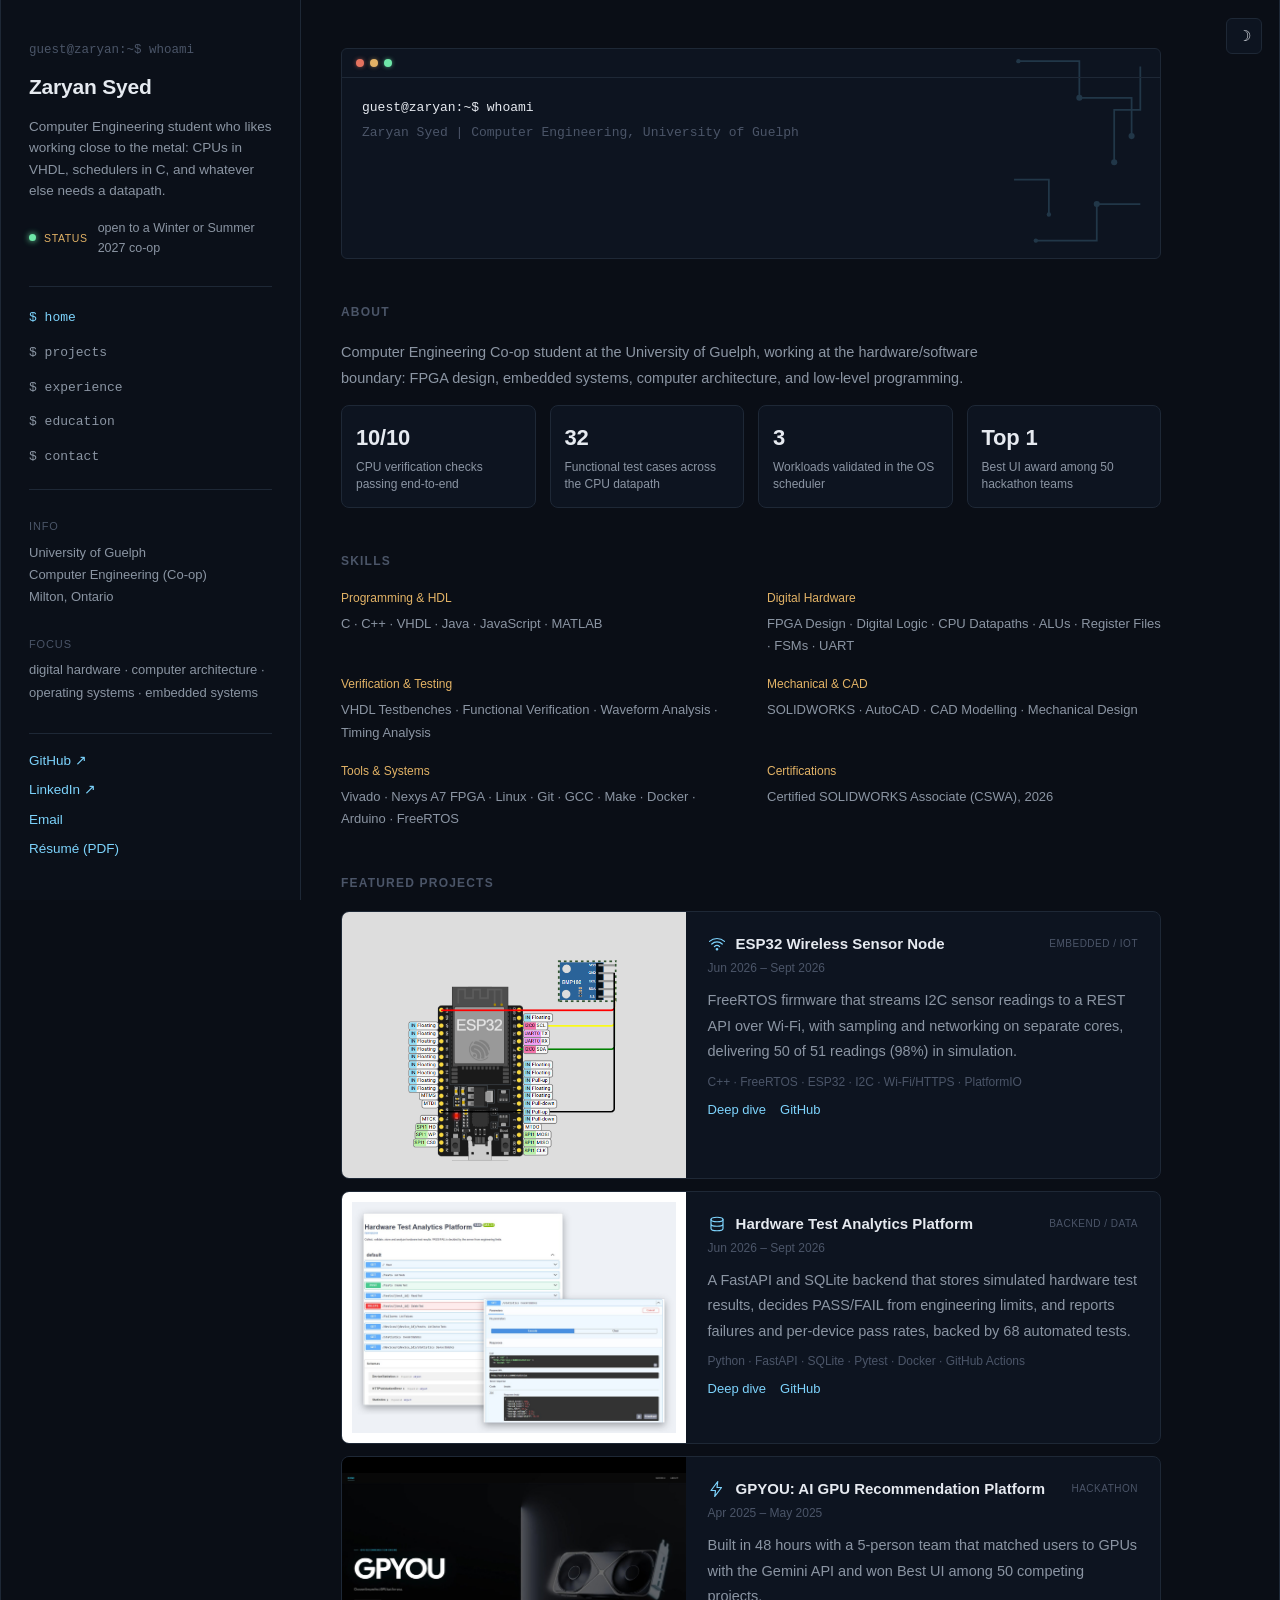
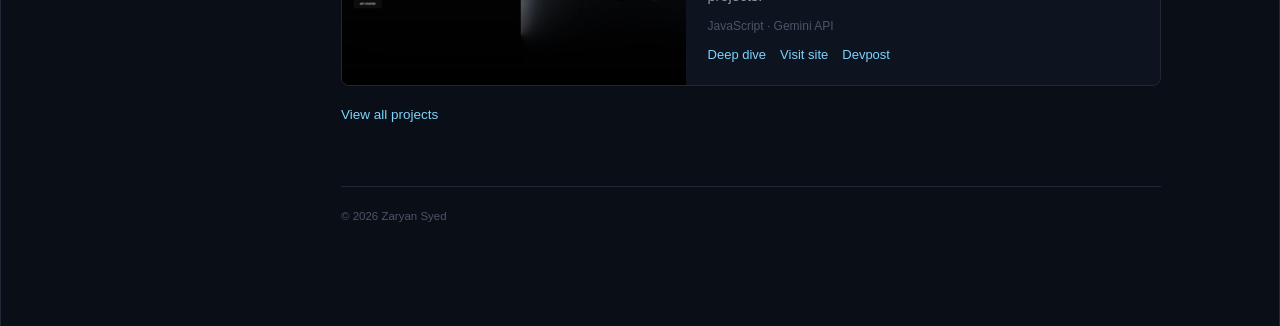
==== commit 8e9b66f7: "Update Ontario Electricity Demand Forecaster project dates" ====
--- a/index.html
+++ b/index.html
@@ -197,7 +197,7 @@
               <div class="project-head-left"><span class="cat-icon"><svg viewBox="0 0 24 24" fill="none" stroke="currentColor" stroke-width="1.6" stroke-linecap="round" stroke-linejoin="round"><path d="M3 3v18h18"></path><path d="M7 15l4-5 3 3 6-7"></path></svg></span><h3>Ontario Electricity Demand Forecaster</h3></div>
               <span class="tag">data science / ML</span>
             </div>
-            <div class="project-date">Sept 2026</div>
+            <div class="project-date">Aug 2026 – Sept 2026</div>
             <p>A machine learning model that predicts Ontario's hourly electricity demand one day ahead, trained on 7 years of public grid and weather data. Tested on all of 2025, it was 3.4% off on average, with 23% smaller misses than guessing "same as yesterday".</p>
             <div class="project-tech">Python · pandas · XGBoost · scikit-learn · Streamlit · Plotly · Pytest</div>
             <div class="project-links">
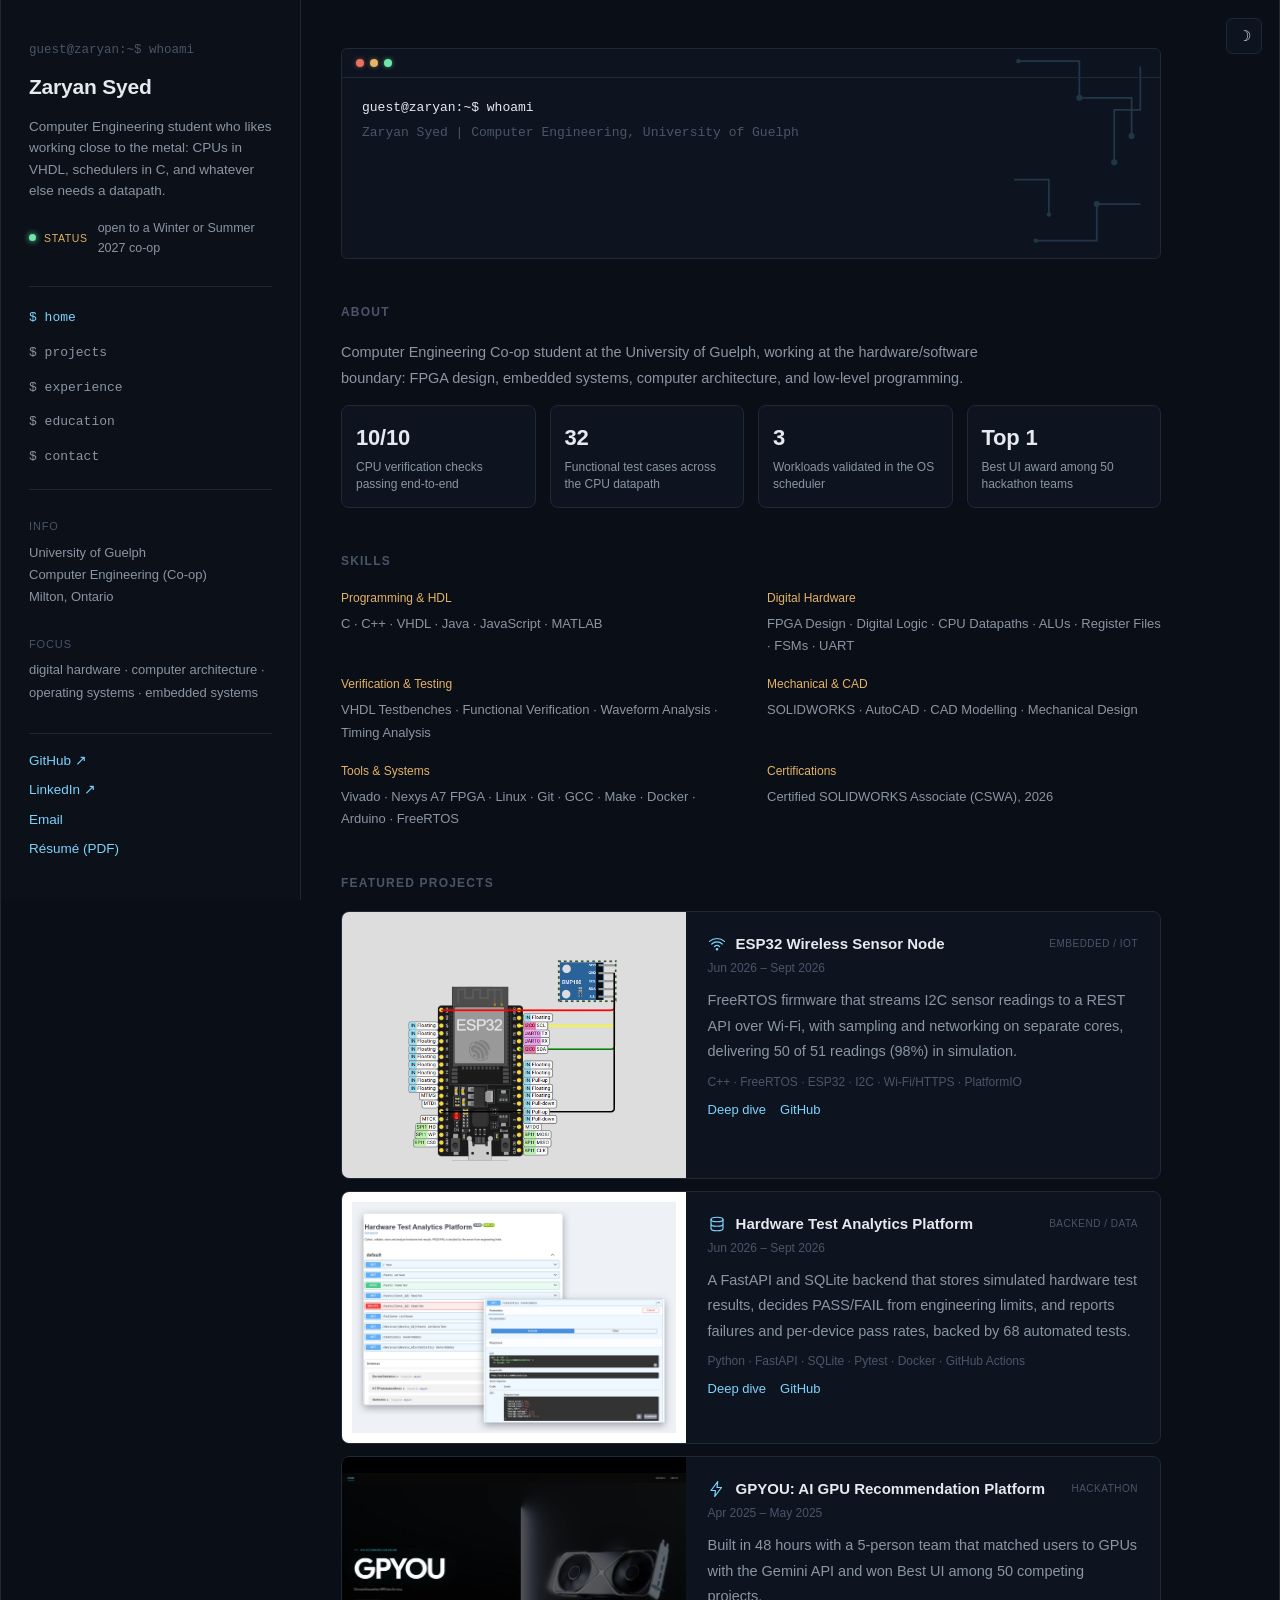
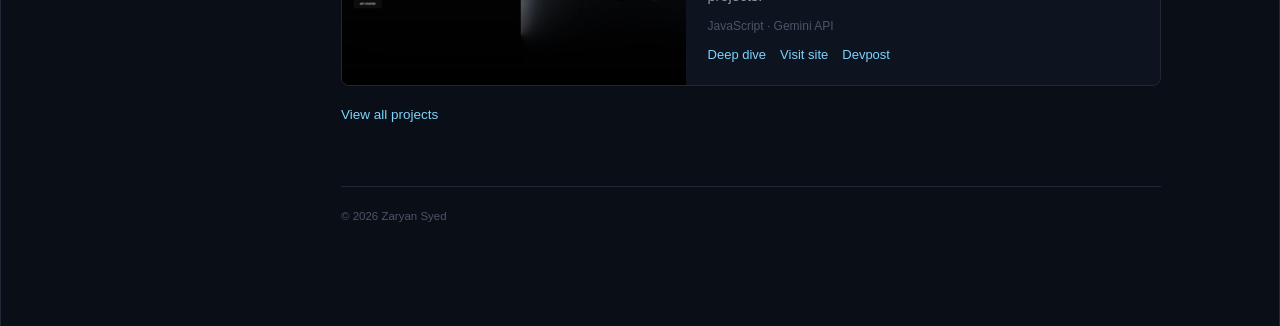
==== commit 670f6b85: "Add Excel and Power BI reporting to the demand forecaster project" ====
--- a/index.html
+++ b/index.html
@@ -198,8 +198,8 @@
               <span class="tag">data science / ML</span>
             </div>
             <div class="project-date">Aug 2026 – Sept 2026</div>
-            <p>A machine learning model that predicts Ontario's hourly electricity demand one day ahead, trained on 7 years of public grid and weather data. Tested on all of 2025, it was 3.4% off on average, with 23% smaller misses than guessing "same as yesterday".</p>
-            <div class="project-tech">Python · pandas · XGBoost · scikit-learn · Streamlit · Plotly · Pytest</div>
+            <p>A machine learning model that predicts Ontario's hourly electricity demand one day ahead, trained on 7 years of public grid and weather data. Tested on all of 2025, it was 3.4% off on average, with 23% smaller misses than guessing "same as yesterday". The results are also reported in an Excel workbook built on live formulas, with a dataset and DAX measures prepared for Power BI.</p>
+            <div class="project-tech">Python · pandas · XGBoost · scikit-learn · Streamlit · Plotly · Excel · Pytest</div>
             <div class="project-links">
               <button class="link-btn" data-deepdive="ontdemand">Deep dive</button>
               <a href="https://github.com/syedzar/Ontario-Electricity-Demand-Forecaster" target="_blank" rel="noopener">GitHub</a>
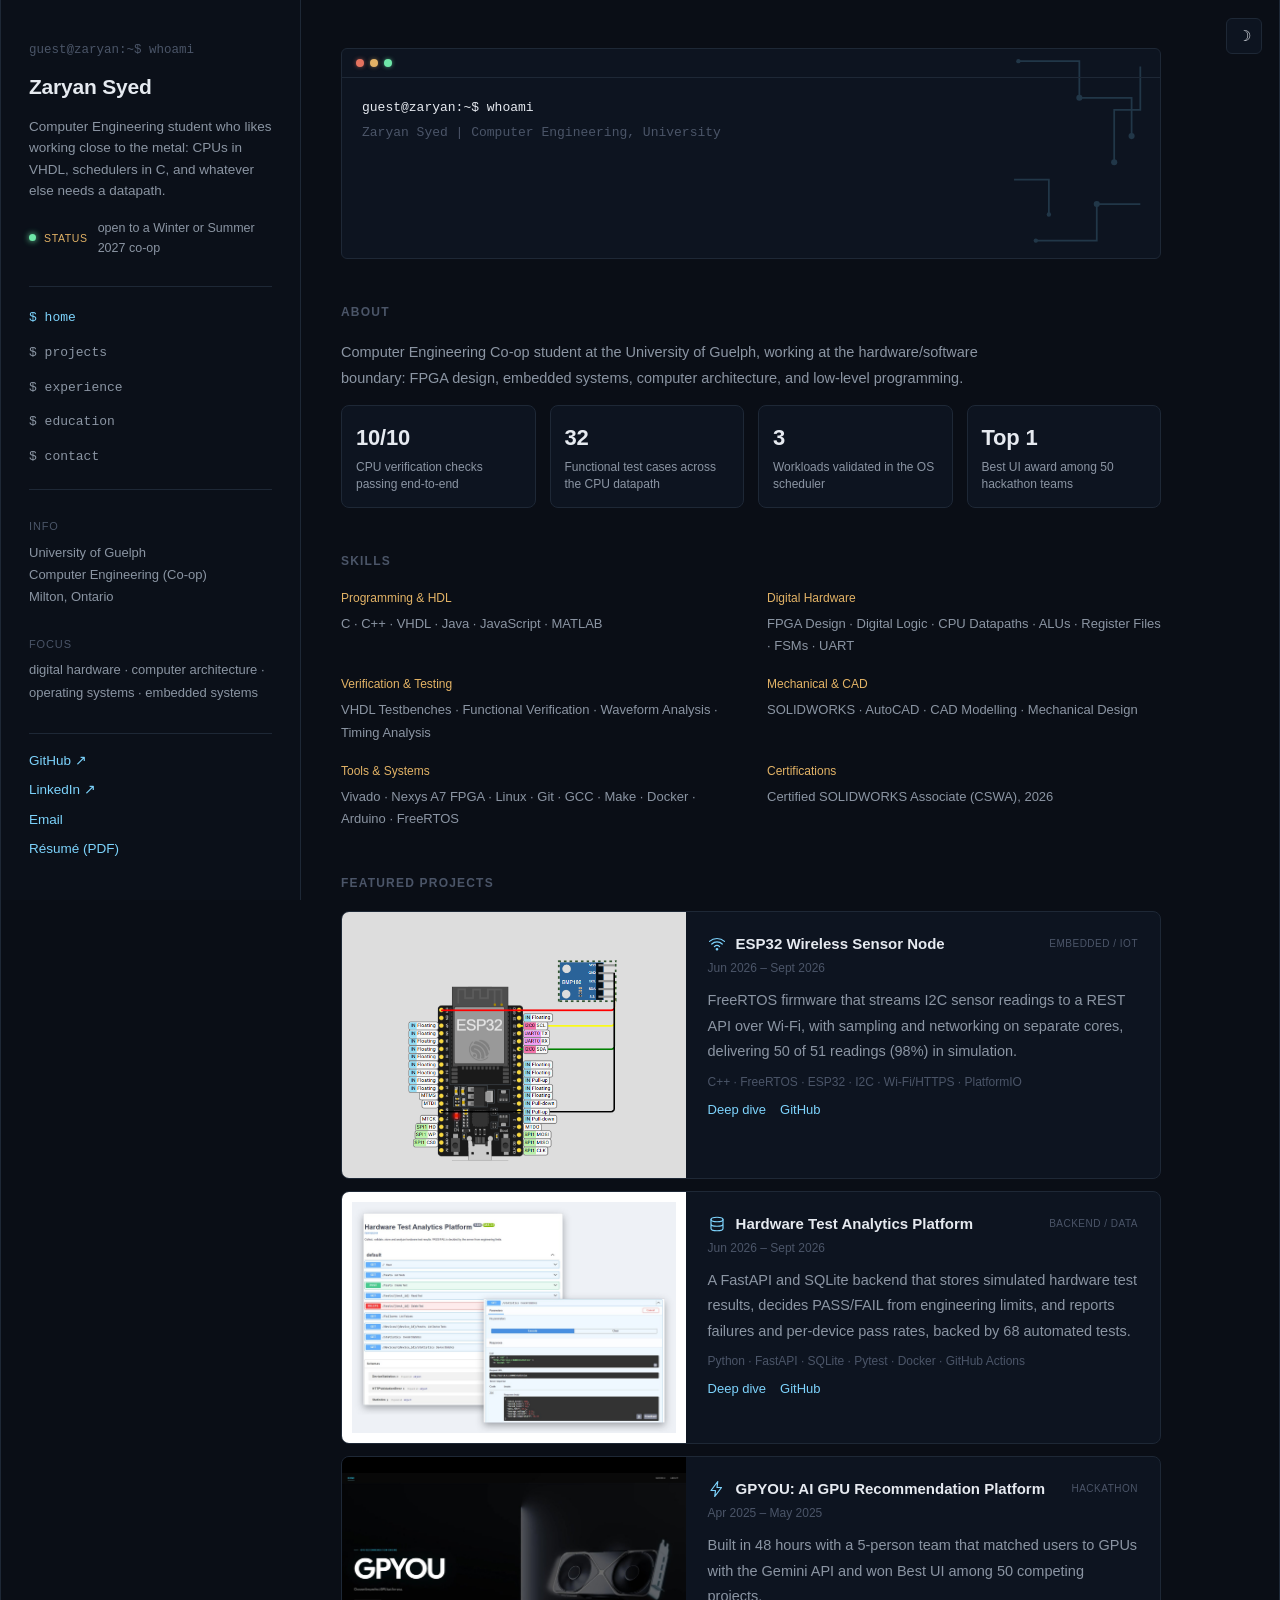
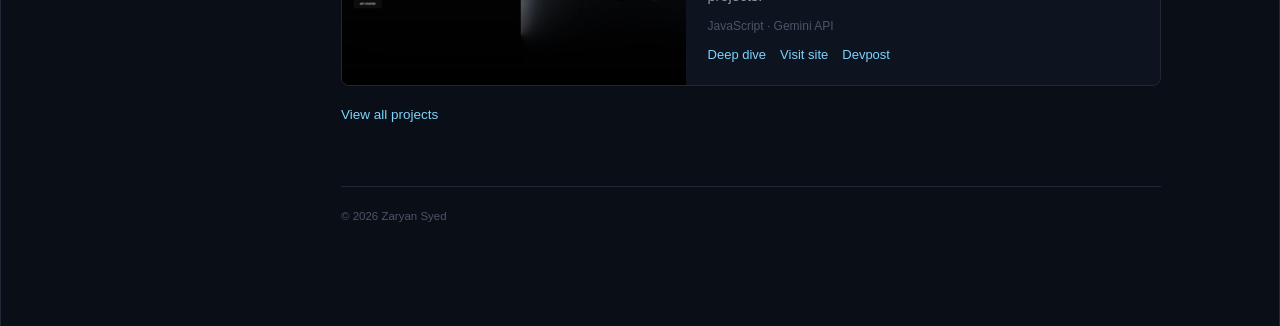
==== commit cfd0d789: "Add Power BI report to the demand forecaster project" ====
--- a/index.html
+++ b/index.html
@@ -198,8 +198,8 @@
               <span class="tag">data science / ML</span>
             </div>
             <div class="project-date">Aug 2026 – Sept 2026</div>
-            <p>A machine learning model that predicts Ontario's hourly electricity demand one day ahead, trained on 7 years of public grid and weather data. Tested on all of 2025, it was 3.4% off on average, with 23% smaller misses than guessing "same as yesterday". The results are also reported in an Excel workbook built on live formulas, with a dataset and DAX measures prepared for Power BI.</p>
-            <div class="project-tech">Python · pandas · XGBoost · scikit-learn · Streamlit · Plotly · Excel · Pytest</div>
+            <p>A machine learning model that predicts Ontario's hourly electricity demand one day ahead, trained on 7 years of public grid and weather data. Tested on all of 2025, it was 3.4% off on average, with 23% smaller misses than guessing "same as yesterday". The results are also reported in an Excel workbook built on live formulas and a Power BI report with DAX measures.</p>
+            <div class="project-tech">Python · pandas · XGBoost · scikit-learn · Streamlit · Plotly · Excel · Power BI · Pytest</div>
             <div class="project-links">
               <button class="link-btn" data-deepdive="ontdemand">Deep dive</button>
               <a href="https://github.com/syedzar/Ontario-Electricity-Demand-Forecaster" target="_blank" rel="noopener">GitHub</a>
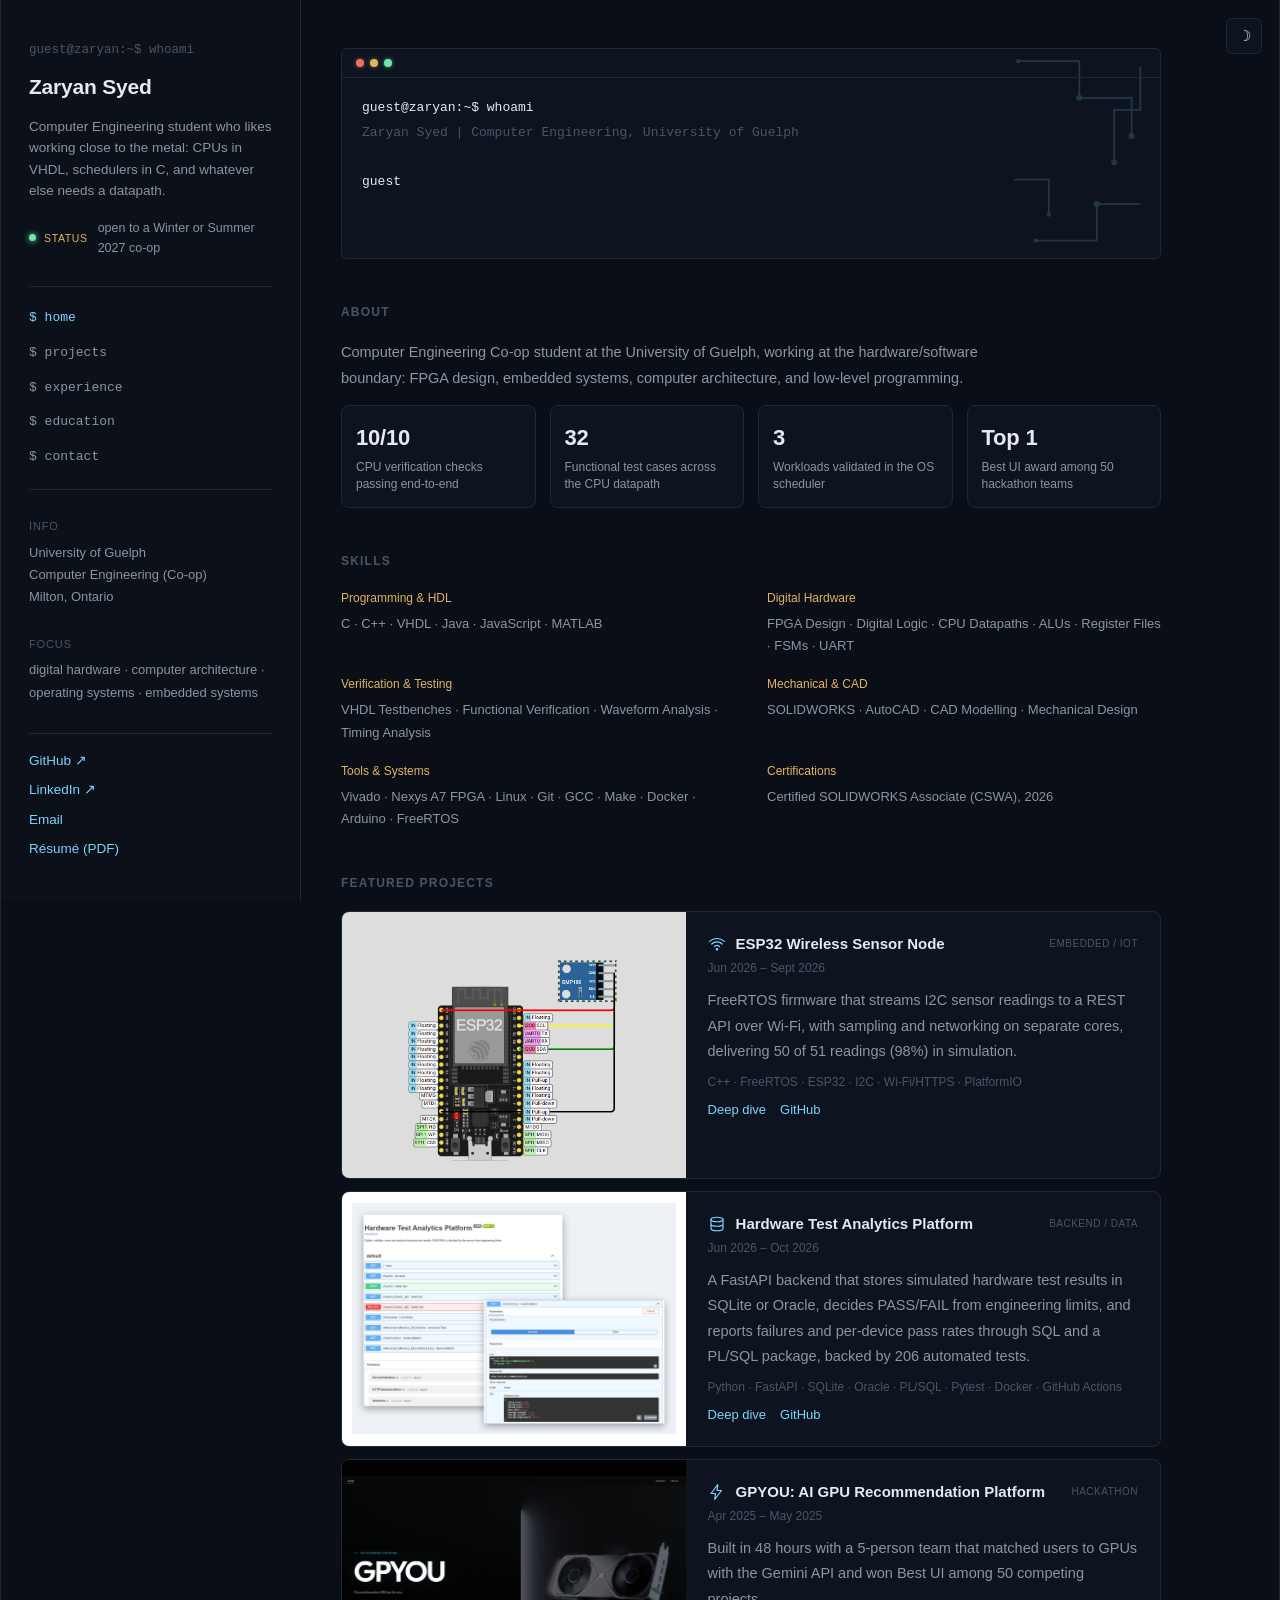
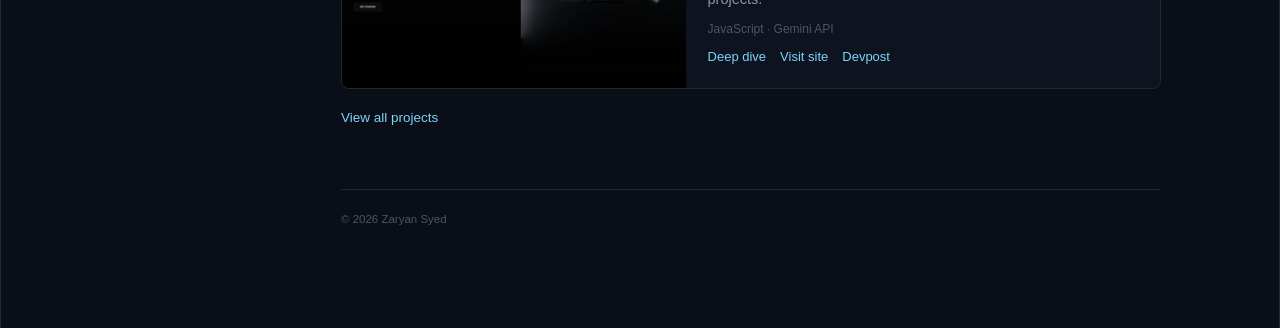
==== commit 613658b4: "Add Oracle and PL/SQL backend to the Hardware Test Analytics Platform project" ====
--- a/index.html
+++ b/index.html
@@ -153,12 +153,12 @@
                 <div class="project-head-left"><span class="cat-icon"><svg viewBox="0 0 24 24" fill="none" stroke="currentColor" stroke-width="1.6" stroke-linecap="round" stroke-linejoin="round"><ellipse cx="12" cy="6" rx="8" ry="3"></ellipse><path d="M4 6v6c0 1.7 3.6 3 8 3s8-1.3 8-3V6M4 12v6c0 1.7 3.6 3 8 3s8-1.3 8-3v-6"></path></svg></span><h3>Hardware Test Analytics Platform</h3></div>
                 <span class="tag">backend / data</span>
               </div>
-              <div class="project-date">Jun 2026 – Sept 2026</div>
-              <p>A FastAPI and SQLite backend that stores simulated hardware test results, decides PASS/FAIL from engineering limits, and reports failures and per-device pass rates, backed by 68 automated tests.</p>
-              <div class="project-tech">Python · FastAPI · SQLite · Pytest · Docker · GitHub Actions</div>
+              <div class="project-date">Jun 2026 – Oct 2026</div>
+              <p>A FastAPI backend that stores simulated hardware test results in SQLite or Oracle, decides PASS/FAIL from engineering limits, and reports failures and per-device pass rates through SQL and a PL/SQL package, backed by 206 automated tests.</p>
+              <div class="project-tech">Python · FastAPI · SQLite · Oracle · PL/SQL · Pytest · Docker · GitHub Actions</div>
               <div class="project-links">
                 <button class="link-btn" data-deepdive="htap">Deep dive</button>
-                <a href="https://github.com/syedzar/Engineering-Test-Analytics-Platform" target="_blank" rel="noopener">GitHub</a>
+                <a href="https://github.com/syedzar/Hardware-Test-Analytics-Platform" target="_blank" rel="noopener">GitHub</a>
               </div>
             </div>
           </div>
@@ -231,12 +231,12 @@
               <div class="project-head-left"><span class="cat-icon"><svg viewBox="0 0 24 24" fill="none" stroke="currentColor" stroke-width="1.6" stroke-linecap="round" stroke-linejoin="round"><ellipse cx="12" cy="6" rx="8" ry="3"></ellipse><path d="M4 6v6c0 1.7 3.6 3 8 3s8-1.3 8-3V6M4 12v6c0 1.7 3.6 3 8 3s8-1.3 8-3v-6"></path></svg></span><h3>Hardware Test Analytics Platform</h3></div>
               <span class="tag">backend / data</span>
             </div>
-            <div class="project-date">Jun 2026 – Sept 2026</div>
-            <p>A REST API for collecting hardware test measurements, evaluating them against engineering limits, and analyzing pass rates and failures per device, with automated tests, CI, and Docker.</p>
-            <div class="project-tech">Python · FastAPI · SQLite · SQL · Pytest · Docker · GitHub Actions</div>
+            <div class="project-date">Jun 2026 – Oct 2026</div>
+            <p>A REST API for collecting hardware test measurements, evaluating them against engineering limits, and analyzing pass rates and failures per device. It runs on SQLite or on Oracle with a PL/SQL package, with automated tests, CI, and Docker.</p>
+            <div class="project-tech">Python · FastAPI · SQLite · Oracle · PL/SQL · SQL · Pytest · Docker · GitHub Actions</div>
             <div class="project-links">
               <button class="link-btn" data-deepdive="htap">Deep dive</button>
-              <a href="https://github.com/syedzar/Engineering-Test-Analytics-Platform" target="_blank" rel="noopener">GitHub</a>
+              <a href="https://github.com/syedzar/Hardware-Test-Analytics-Platform" target="_blank" rel="noopener">GitHub</a>
             </div>
           </div>
         </div>
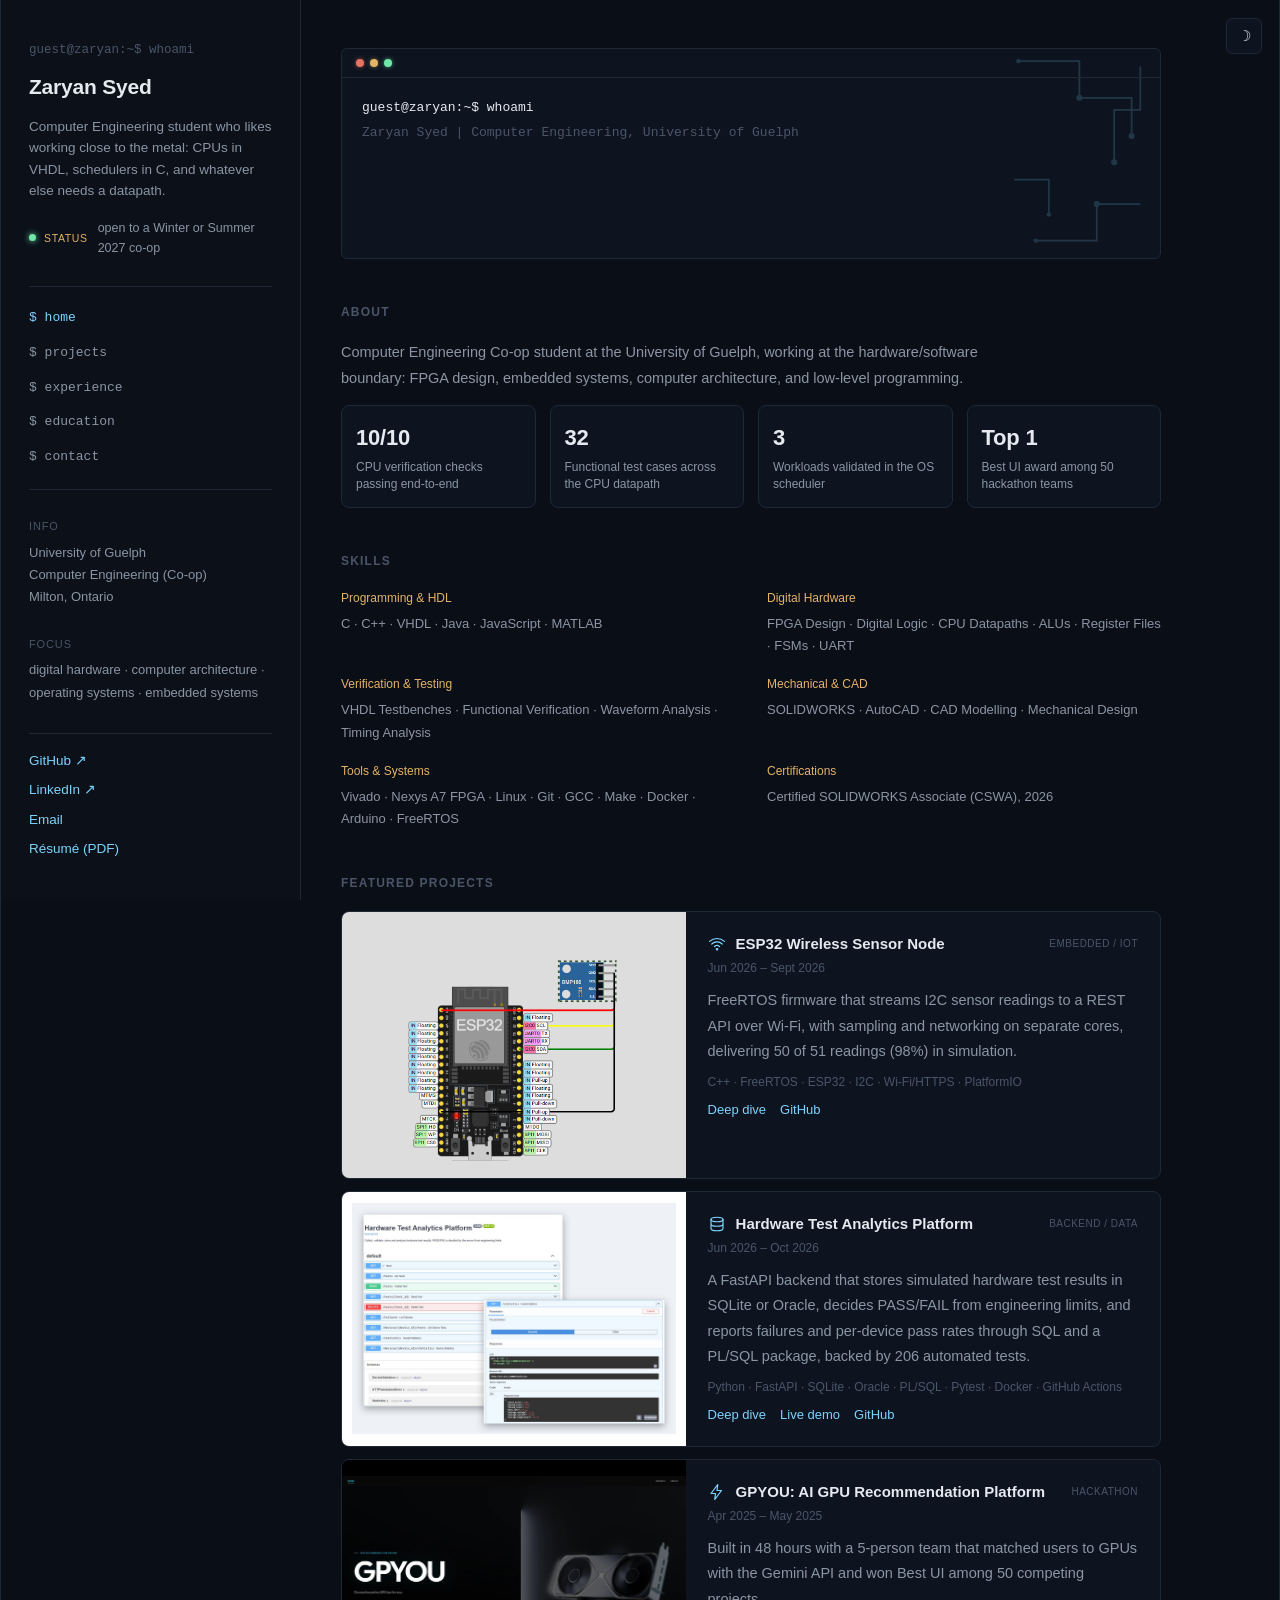
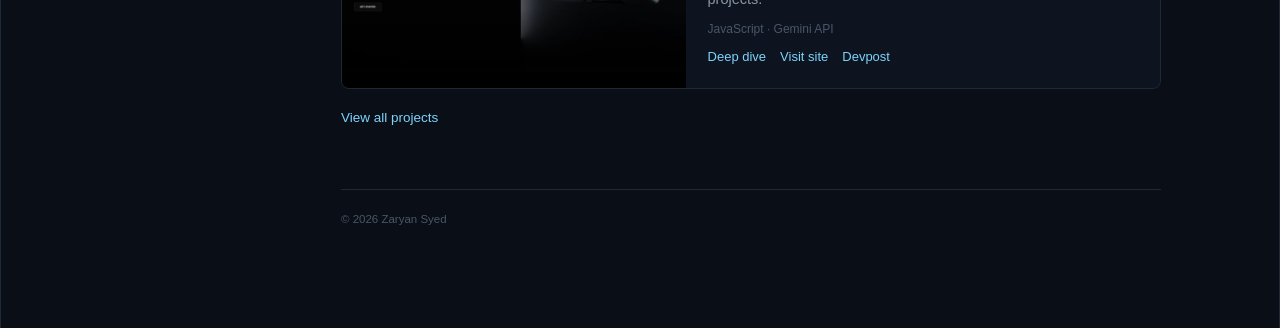
==== commit cb31eb7d: "Add live demo links and shorten two experience entries Link the live demos from the forecaster and h" ====
--- a/index.html
+++ b/index.html
@@ -4,6 +4,7 @@
 <meta charset="UTF-8">
 <meta name="viewport" content="width=device-width, initial-scale=1.0">
 <title>Zaryan Syed | Computer Engineering</title>
+<link rel="icon" href="data:,">
 <link rel="stylesheet" href="style.css">
 </head>
 <body>
@@ -158,6 +159,7 @@
               <div class="project-tech">Python · FastAPI · SQLite · Oracle · PL/SQL · Pytest · Docker · GitHub Actions</div>
               <div class="project-links">
                 <button class="link-btn" data-deepdive="htap">Deep dive</button>
+                <a href="https://syedzar.github.io/Hardware-Test-Analytics-Platform/" target="_blank" rel="noopener">Live demo</a>
                 <a href="https://github.com/syedzar/Hardware-Test-Analytics-Platform" target="_blank" rel="noopener">GitHub</a>
               </div>
             </div>
@@ -202,6 +204,7 @@
             <div class="project-tech">Python · pandas · XGBoost · scikit-learn · Streamlit · Plotly · Excel · Power BI · Pytest</div>
             <div class="project-links">
               <button class="link-btn" data-deepdive="ontdemand">Deep dive</button>
+              <a href="https://syedzar.github.io/Ontario-Electricity-Demand-Forecaster/" target="_blank" rel="noopener">Live demo</a>
               <a href="https://github.com/syedzar/Ontario-Electricity-Demand-Forecaster" target="_blank" rel="noopener">GitHub</a>
             </div>
           </div>
@@ -236,6 +239,7 @@
             <div class="project-tech">Python · FastAPI · SQLite · Oracle · PL/SQL · SQL · Pytest · Docker · GitHub Actions</div>
             <div class="project-links">
               <button class="link-btn" data-deepdive="htap">Deep dive</button>
+              <a href="https://syedzar.github.io/Hardware-Test-Analytics-Platform/" target="_blank" rel="noopener">Live demo</a>
               <a href="https://github.com/syedzar/Hardware-Test-Analytics-Platform" target="_blank" rel="noopener">GitHub</a>
             </div>
           </div>
@@ -352,24 +356,16 @@
           <div class="exp-head">
             <div class="exp-head-left"><span class="cat-icon"><svg viewBox="0 0 24 24" fill="none" stroke="currentColor" stroke-width="1.6" stroke-linecap="round" stroke-linejoin="round"><rect x="3" y="7" width="18" height="13" rx="2"></rect><path d="M8 7V5a2 2 0 0 1 2-2h4a2 2 0 0 1 2 2v2M3 12h18"></path></svg></span><h3>Tim Hortons</h3></div>
             <span class="exp-role">Team Member</span>
-          </div>
-          <div class="exp-date">Nov 2022 – Present · Milton, ON</div>
-          <ul>
-            <li>Collaborate in teams of 10–12 employees to prioritize tasks and resolve operational issues in a high-volume environment.</li>
-            <li>Support customer service, order preparation, cash handling, inventory, and sanitation across multiple workstations.</li>
-          </ul>
+            <span class="exp-date">Nov 2022 – Present · Milton, ON</span>
+          </div>
         </div>
 
         <div class="exp-entry">
           <div class="exp-head">
             <div class="exp-head-left"><span class="cat-icon"><svg viewBox="0 0 24 24" fill="none" stroke="currentColor" stroke-width="1.6" stroke-linecap="round" stroke-linejoin="round"><rect x="3" y="7" width="18" height="13" rx="2"></rect><path d="M8 7V5a2 2 0 0 1 2-2h4a2 2 0 0 1 2 2v2M3 12h18"></path></svg></span><h3>ASW Works</h3></div>
             <span class="exp-role">Construction Assistant</span>
-          </div>
-          <div class="exp-date">Apr 2025 – Sept 2025 · Milton, ON</div>
-          <ul>
-            <li>Supported crews of up to 4 across 3–5 residential renovation projects, adapting installations to changing site requirements.</li>
-            <li>Performed precision measurement, framing, drywall, flooring, and material preparation using 10+ hand and power tools.</li>
-          </ul>
+            <span class="exp-date">Apr 2025 – Sept 2025 · Milton, ON</span>
+          </div>
         </div>
 
         <div class="exp-entry">
--- a/style.css
+++ b/style.css
@@ -602,6 +602,7 @@
   font-size: 12px;
   margin-top: 4px;
 }
+.exp-head .exp-date{ margin-top: 0; }
 
 .exp-entry ul{
   margin: 12px 0 0 0;
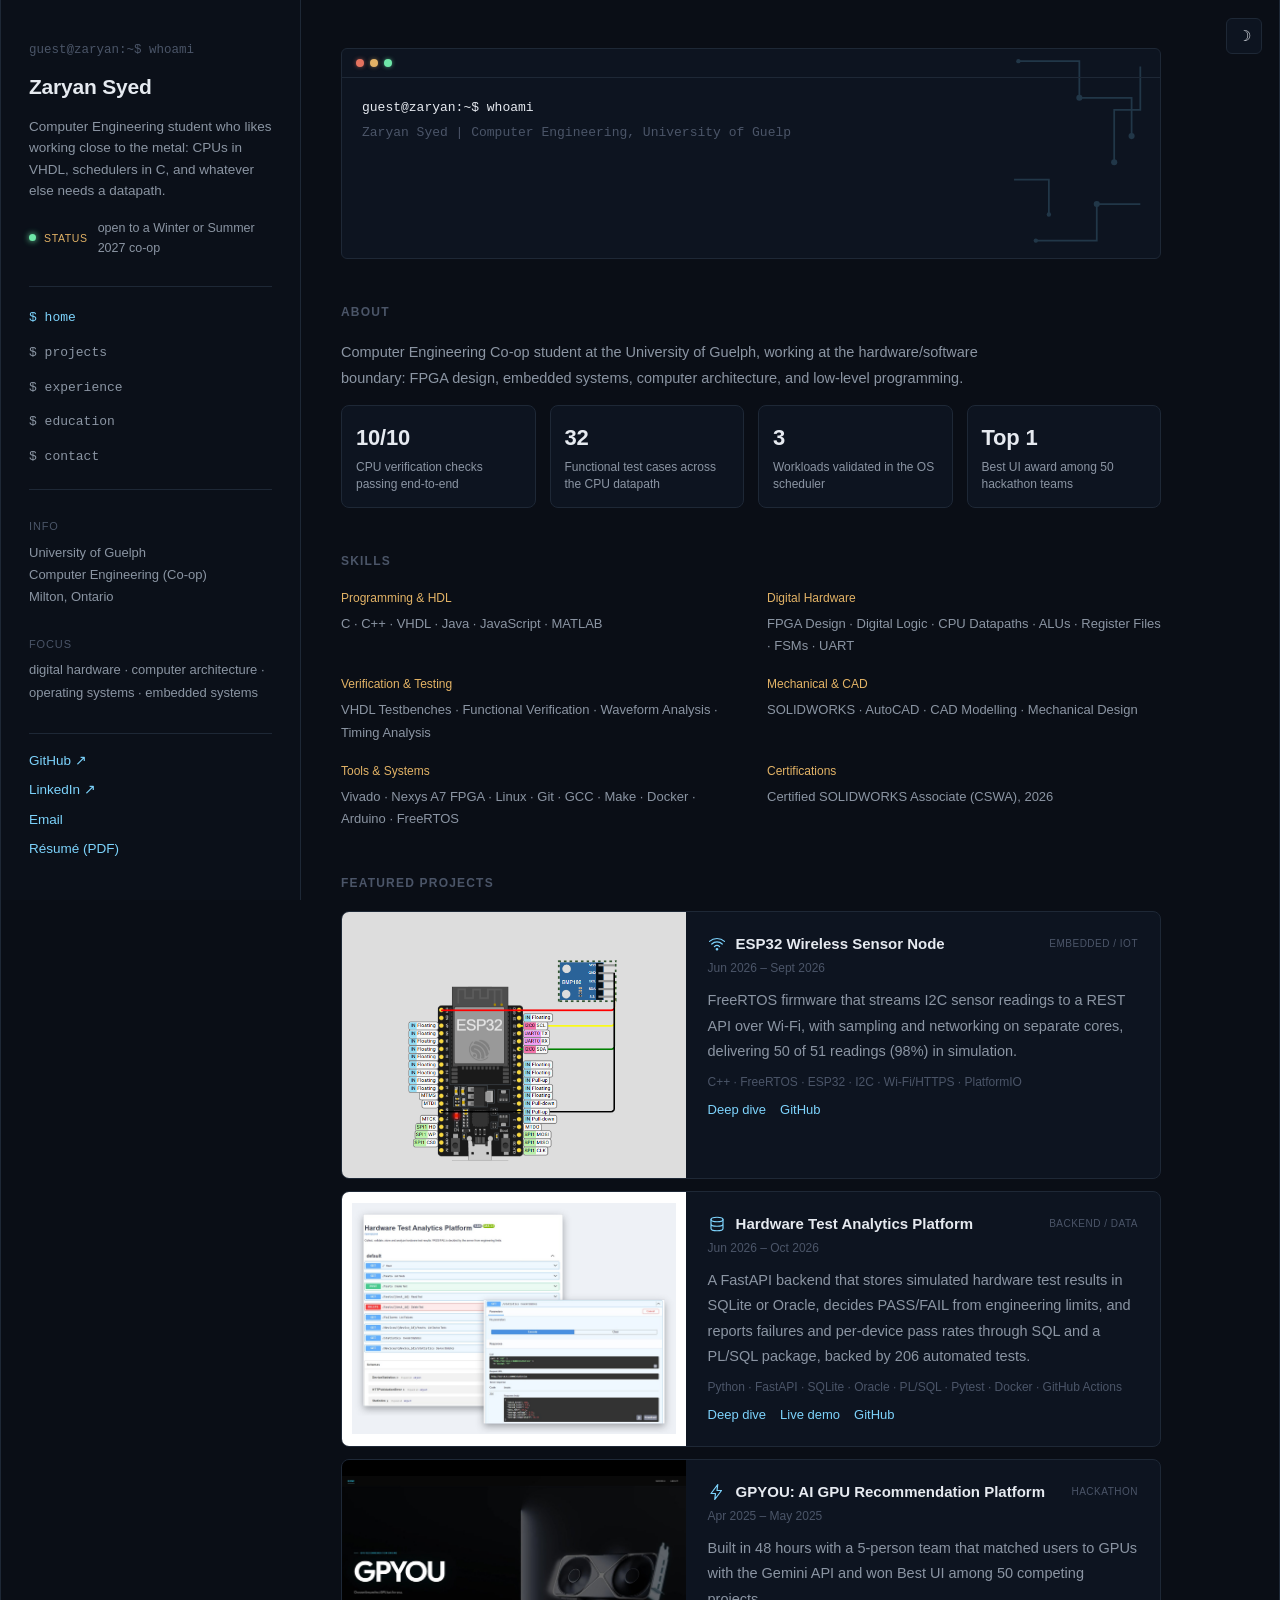
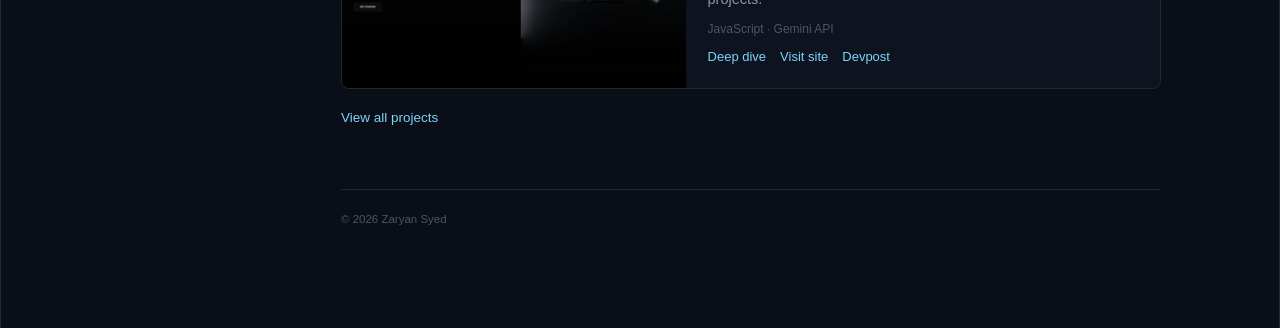
==== commit 9bd1f098: "Add the Project Search card Add a project entry and deep dive with its live demo and GitHub links. T" ====
--- a/index.html
+++ b/index.html
@@ -246,6 +246,24 @@
         </div>
 
         <div class="project-entry">
+          <div class="pc-media contain"><img src="assets/images/project-search-thumb.png" alt="Project Search page showing the top passages returned for a question about slow networks"></div>
+          <div class="pc-body">
+            <div class="project-head">
+              <div class="project-head-left"><span class="cat-icon"><svg viewBox="0 0 24 24" fill="none" stroke="currentColor" stroke-width="1.6" stroke-linecap="round" stroke-linejoin="round"><circle cx="11" cy="11" r="7"></circle><path d="M21 21l-4.3-4.3"></path></svg></span><h3>Project Search</h3></div>
+              <span class="tag">search / embeddings</span>
+            </div>
+            <div class="project-date">Oct 2026</div>
+            <p>A semantic search page for my project docs that returns the three most relevant passages with source links. It runs in the browser with no LLM, API key, or server. On 29 labelled questions, a correct passage ranked first 21 times and appeared in the top 3 22 times.</p>
+            <div class="project-tech">Python · ONNX Runtime · Transformers.js · JavaScript · GitHub Pages</div>
+            <div class="project-links">
+              <button class="link-btn" data-deepdive="projectsearch">Deep dive</button>
+              <a href="https://syedzar.github.io/project-search/" target="_blank" rel="noopener">Live demo</a>
+              <a href="https://github.com/syedzar/project-search" target="_blank" rel="noopener">GitHub</a>
+            </div>
+          </div>
+        </div>
+
+        <div class="project-entry">
           <div class="pc-media contain"><img src="assets/images/vhdl-cpu-datapath.png" alt="Datapath block diagram of the VHDL CPU"></div>
           <div class="pc-body">
             <div class="project-head">
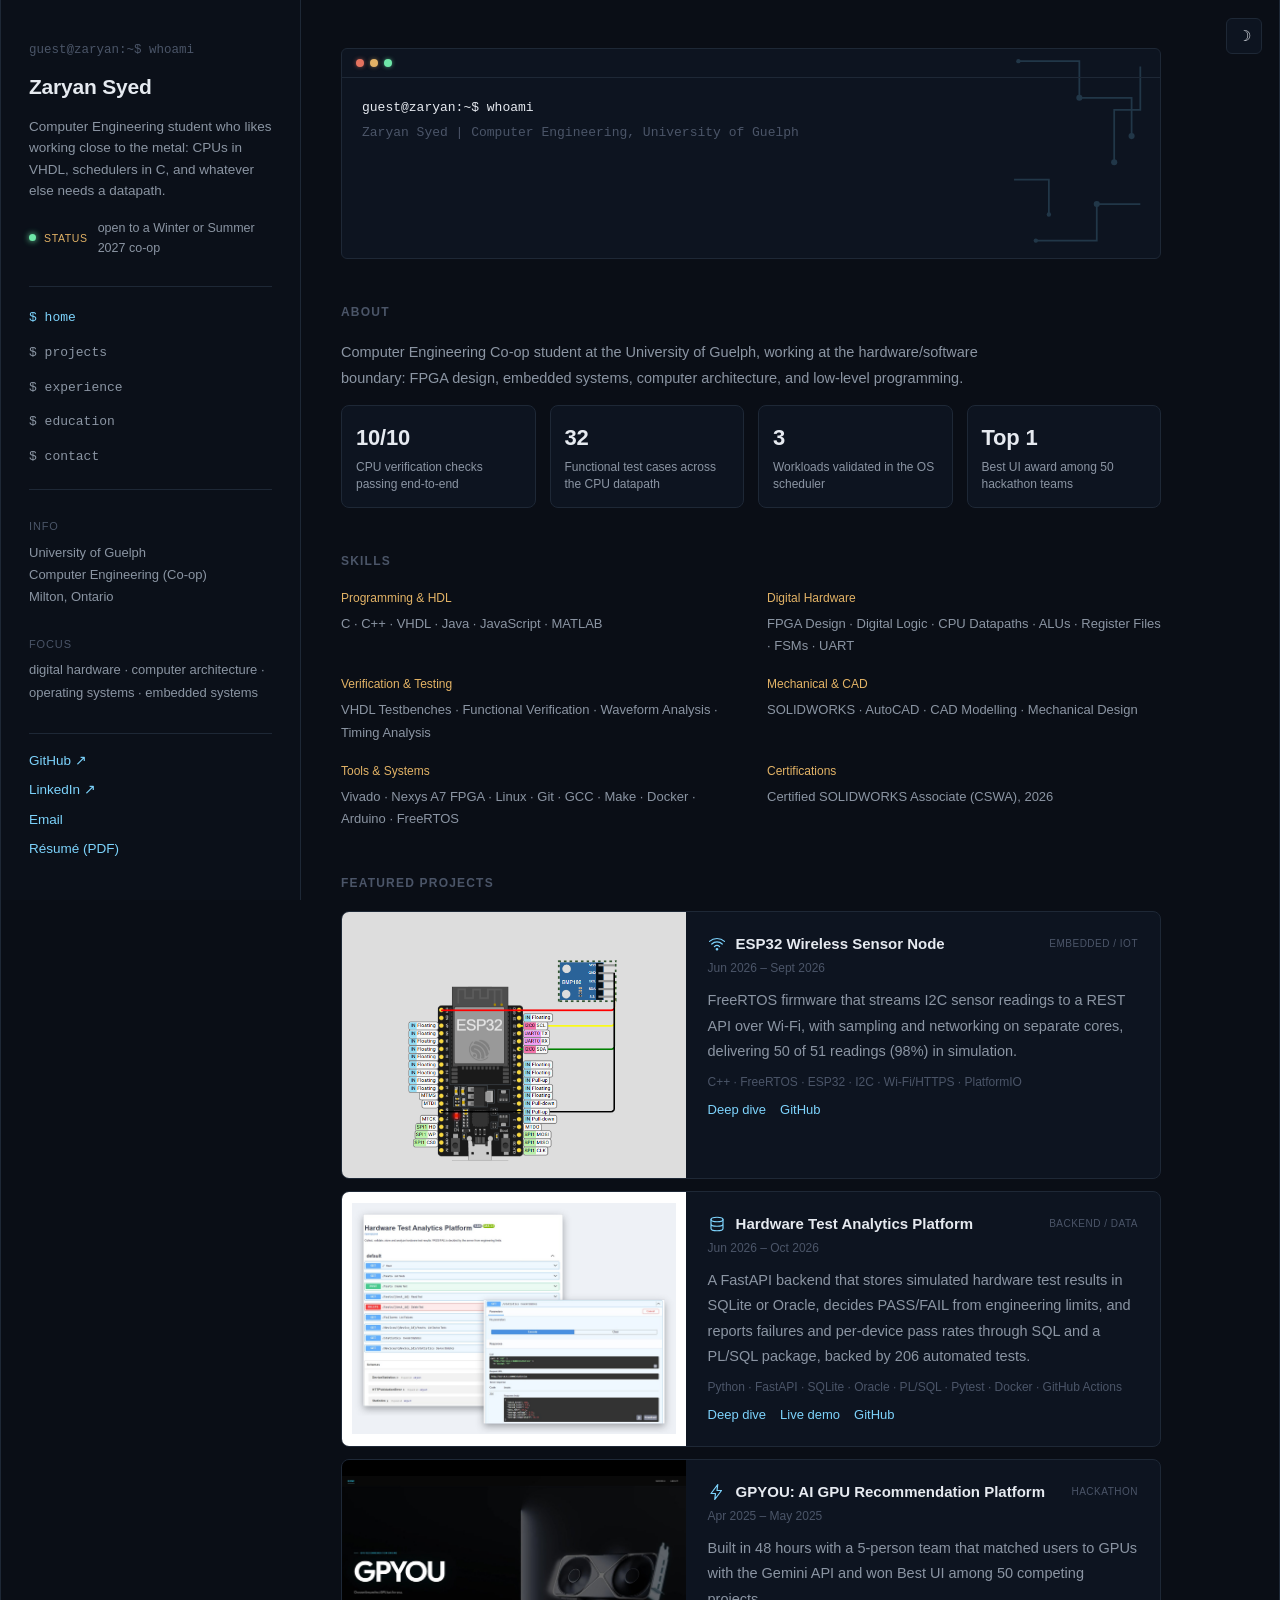
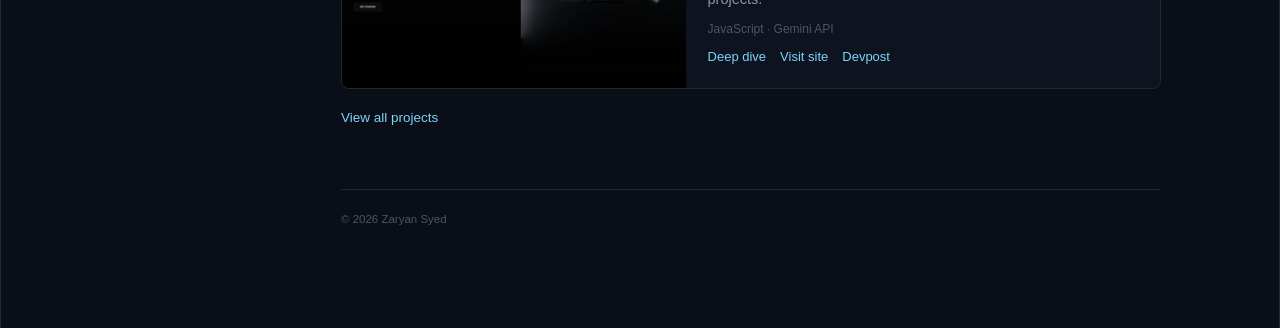
==== commit 27bfb989: "Add the Resident Care Q&A Assistant project" ====
--- a/index.html
+++ b/index.html
@@ -193,6 +193,23 @@
         <p>A mix of hardware, software, and mechanical work. Each one links out to more detail: GitHub where the repo is public, and a deep dive with the full story either way.</p>
 
         <div class="project-entry">
+          <div class="pc-media contain"><img src="assets/images/rcqa-answer.png" alt="The Resident Care Q&amp;A app answering a question about warfarin bleeding signs, citing the drug label with a link to the original source"></div>
+          <div class="pc-body">
+            <div class="project-head">
+              <div class="project-head-left"><span class="cat-icon"><svg viewBox="0 0 24 24" fill="none" stroke="currentColor" stroke-width="1.6" stroke-linecap="round" stroke-linejoin="round"><path d="M21 12a8 8 0 0 1-11.6 7.1L4 20l1-4.6A8 8 0 1 1 21 12z"></path><path d="M12 8v6M9 11h6"></path></svg></span><h3>Resident Care Q&amp;A Assistant</h3></div>
+              <span class="tag">data engineering / RAG</span>
+            </div>
+            <div class="project-date">Nov 2026</div>
+            <p>A question-and-answer tool for long-term care staff that answers from a resident's record, Ontario long-term care law, and clinical guidelines, cites every source, and says "I don't know" when the sources don't cover a question. A Databricks pipeline with data-quality checks and a privacy gate (0 leaked identifiers) feeds it, and a 60-question test set tracked in MLflow measures it. Synthetic data only.</p>
+            <div class="project-tech">Databricks · PySpark · Delta Lake · SQL · Qdrant · Ollama · MLflow · Streamlit · Pytest · GitHub Actions</div>
+            <div class="project-links">
+              <button class="link-btn" data-deepdive="rcqa">Deep dive</button>
+              <a href="https://github.com/syedzar/Resident-QA-Assistant" target="_blank" rel="noopener">GitHub</a>
+            </div>
+          </div>
+        </div>
+
+        <div class="project-entry">
           <div class="pc-media contain"><img src="assets/images/ontario-demand-thumb.png" alt="Dashboard showing 3.4% average error and the model's day-ahead prediction tracking real Ontario electricity demand"></div>
           <div class="pc-body">
             <div class="project-head">
